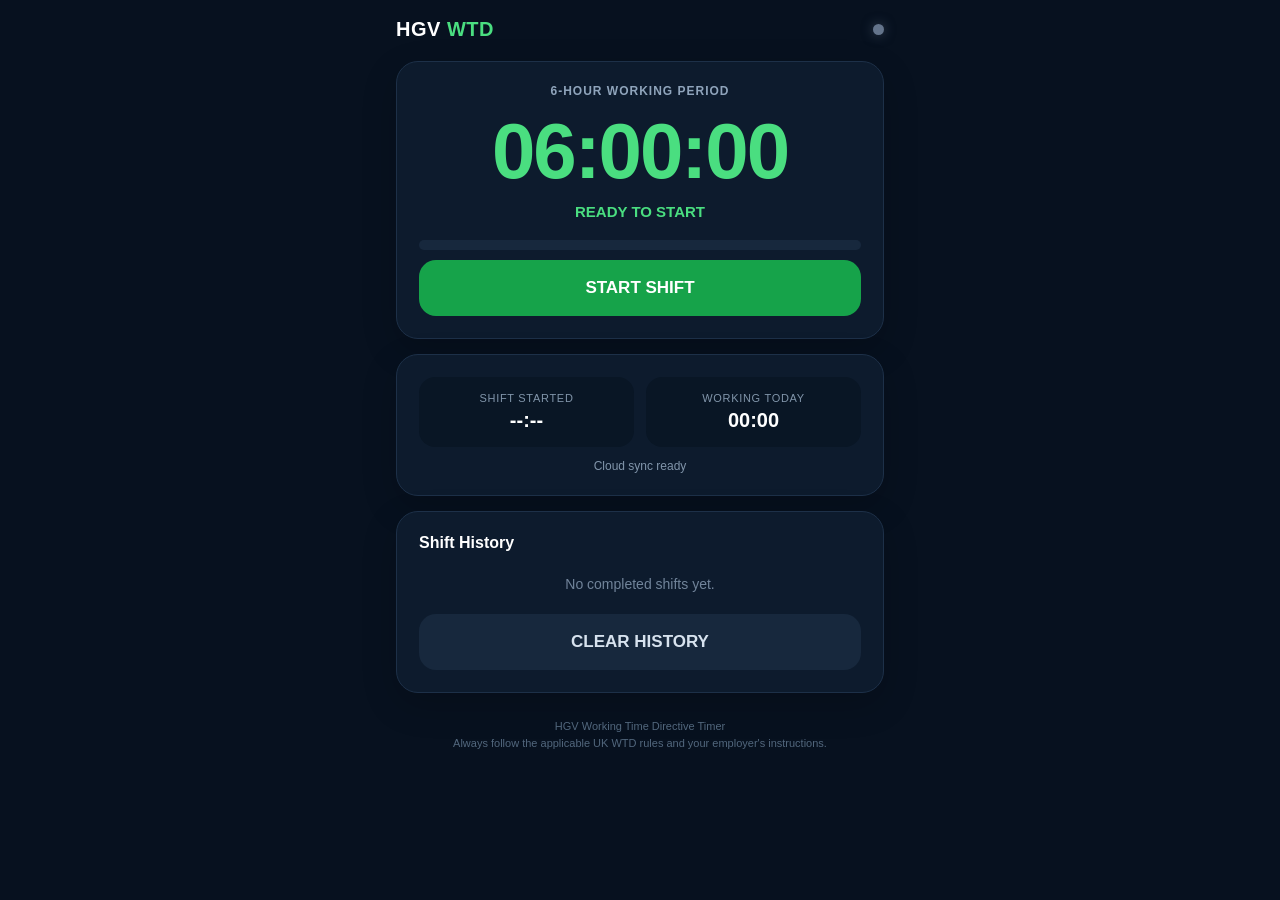
==== wtd.html @ 50de43d2 "VXB" ====
<!DOCTYPE html>
<html lang="en">
<head>
<meta charset="UTF-8">
<meta name="viewport" content="width=device-width, initial-scale=1.0, maximum-scale=1.0, user-scalable=no">
<meta name="theme-color" content="#07111f">
<meta name="apple-mobile-web-app-capable" content="yes">
<meta name="apple-mobile-web-app-status-bar-style" content="black-translucent">
<meta name="apple-mobile-web-app-title" content="HGV WTD">
<title>HGV WTD Timer</title>

<style>
*{box-sizing:border-box;-webkit-tap-highlight-color:transparent}
html,body{margin:0;padding:0;min-height:100%;background:#07111f;color:#fff;font-family:-apple-system,BlinkMacSystemFont,"Segoe UI",Roboto,Arial,sans-serif}
body{display:flex;justify-content:center}
.app{width:100%;max-width:520px;min-height:100vh;padding:18px 16px 35px}
.header{display:flex;justify-content:space-between;align-items:center;margin-bottom:20px}
.logo{font-size:20px;font-weight:800;letter-spacing:.5px}.logo span{color:#4ade80}
.status-dot{width:11px;height:11px;border-radius:50%;background:#64748b;box-shadow:0 0 12px rgba(100,116,139,.5)}
.status-dot.active{background:#22c55e;box-shadow:0 0 14px rgba(34,197,94,.8)}
.card{background:#0d1b2d;border:1px solid #1d3048;border-radius:22px;padding:22px;margin-bottom:15px;box-shadow:0 12px 35px rgba(0,0,0,.18)}
.label{color:#8fa4bb;text-transform:uppercase;font-size:12px;font-weight:700;letter-spacing:1px;text-align:center}
.main-timer{font-size:clamp(48px,14vw,78px);font-weight:800;text-align:center;letter-spacing:-2px;margin:8px 0 4px;font-variant-numeric:tabular-nums}
.timer-green{color:#4ade80}.timer-orange{color:#fbbf24}.timer-red{color:#f87171}
.status{text-align:center;font-weight:800;font-size:15px;margin-top:6px}.status.safe{color:#4ade80}.status.warning{color:#fbbf24}.status.danger{color:#f87171}
.progress{height:10px;background:#17283d;border-radius:20px;overflow:hidden;margin-top:20px}.progress-bar{height:100%;width:0%;background:#22c55e;transition:width .5s linear}
.info-grid{display:grid;grid-template-columns:1fr 1fr;gap:12px}.info-box{background:#091625;border-radius:16px;padding:15px;text-align:center}
.info-title{font-size:11px;color:#8195aa;text-transform:uppercase;letter-spacing:.7px;margin-bottom:5px}.info-value{font-size:20px;font-weight:800;font-variant-numeric:tabular-nums}
button{width:100%;border:none;border-radius:17px;padding:18px;font-size:17px;font-weight:800;cursor:pointer;margin-top:10px;color:white}
button:active{transform:scale(.98)}.btn-start{background:#16a34a}.btn-break{background:#2563eb}.btn-stop{background:#dc2626}.btn-end-break{background:#16a34a}.btn-secondary{background:#17283d;color:#d7e2ee}
button:disabled{opacity:.4;cursor:not-allowed}
.break-card{display:none}.break-card.visible{display:block}.break-timer{font-size:55px;text-align:center;font-weight:800;font-variant-numeric:tabular-nums;margin:8px 0}
.break-message{text-align:center;color:#a8b8ca;font-size:14px;margin-bottom:8px}.break-progress{height:12px;background:#17283d;border-radius:20px;overflow:hidden}.break-progress-bar{height:100%;width:0%;background:#3b82f6}
.history-title{font-size:16px;font-weight:800;margin-bottom:12px}.history-empty{color:#71849a;text-align:center;font-size:14px;padding:12px 0}
.history-item{display:flex;justify-content:space-between;align-items:center;padding:13px 0;border-bottom:1px solid #1b2d43}.history-item:last-child{border-bottom:none}
.history-date{font-size:13px;color:#9db0c3}.history-hours{font-weight:800}
.notice{display:none;border-radius:15px;padding:14px;margin-bottom:15px;text-align:center;font-weight:800;font-size:14px}.notice.visible{display:block}
.notice.warning{background:rgba(245,158,11,.12);border:1px solid rgba(245,158,11,.35);color:#fbbf24}
.notice.danger{background:rgba(239,68,68,.12);border:1px solid rgba(239,68,68,.35);color:#f87171}
.sync-status{text-align:center;font-size:12px;color:#8195aa;margin-top:12px}.sync-status.ok{color:#4ade80}.sync-status.error{color:#f87171}
.footer{text-align:center;color:#52677d;font-size:11px;line-height:1.5;margin-top:25px}
@media(max-width:360px){.app{padding:14px 12px 25px}.card{padding:17px}.main-timer{font-size:48px}}
</style>
</head>

<body>
<div class="app">

<div class="header">
    <div class="logo">HGV <span>WTD</span></div>
    <div id="statusDot" class="status-dot"></div>
</div>

<div id="notice" class="notice"></div>

<div class="card">
    <div class="label">6-Hour Working Period</div>
    <div id="mainTimer" class="main-timer timer-green">06:00:00</div>
    <div id="mainStatus" class="status safe">READY TO START</div>
    <div class="progress"><div id="progressBar" class="progress-bar"></div></div>

    <button id="startButton" class="btn-start" onclick="startShift()">START SHIFT</button>
    <button id="breakButton" class="btn-break" onclick="startBreak()" style="display:none;">START BREAK</button>
    <button id="stopButton" class="btn-stop" onclick="stopShift()" style="display:none;">END SHIFT</button>
</div>

<div id="breakCard" class="card break-card">
    <div class="label">Break Timer</div>
    <div id="breakTimer" class="break-timer">00:00</div>
    <div id="breakMessage" class="break-message">Minimum qualifying break: 15 minutes</div>
    <div class="break-progress"><div id="breakProgressBar" class="break-progress-bar"></div></div>
    <button id="endBreakButton" class="btn-end-break" onclick="endBreak()" disabled>END BREAK</button>
</div>

<div class="card">
    <div class="info-grid">
        <div class="info-box">
            <div class="info-title">Shift Started</div>
            <div id="shiftStart" class="info-value">--:--</div>
        </div>
        <div class="info-box">
            <div class="info-title">Working Today</div>
            <div id="dailyHours" class="info-value">00:00</div>
        </div>
    </div>
    <div id="syncStatus" class="sync-status">Cloud sync ready</div>
</div>

<div class="card">
    <div class="history-title">Shift History</div>
    <div id="history"></div>
    <button class="btn-secondary" onclick="clearHistory()">CLEAR HISTORY</button>
</div>

<div class="footer">
    HGV Working Time Directive Timer<br>
    Always follow the applicable UK WTD rules and your employer's instructions.
</div>

</div>

<script>
"use strict";

/* =========================================================
   HGV WTD SETTINGS
========================================================= */
const WORK_LIMIT = 6 * 60 * 60;
const WARNING_TIME = 30 * 60;
const MIN_BREAK = 15 * 60;
const STORAGE_KEY = "hgv_wtd_timer_v1";

/* =========================================================
   SUPABASE CONNECTION
   This is the publishable browser key, NOT a secret key.
========================================================= */
const SUPABASE_FUNCTION_URL =
    "https://myyzbgsebrmsrrtsutyg.supabase.co/functions/v1/clever-responder";

const SUPABASE_PUBLISHABLE_KEY =
    "sb_publishable_J4Txrrk2JIyuWTF9bVZFyA_9o-UCWYb";

let state = {
    shiftActive:false,
    breakActive:false,
    shiftStart:null,
    workPeriodStart:null,
    breakStart:null,
    totalWorkedBeforeCurrentPeriod:0,
    history:[]
};

function setSyncStatus(message, type="") {
    const el = document.getElementById("syncStatus");
    if (!el) return;
    el.textContent = message;
    el.className = "sync-status " + type;
}

/* Test Supabase automatically */
async function testSupabaseFunction() {
    try {
        const response = await fetch(SUPABASE_FUNCTION_URL, {
            method:"POST",
            headers:{
                "Authorization":"Bearer " + SUPABASE_PUBLISHABLE_KEY,
                "apikey":SUPABASE_PUBLISHABLE_KEY,
                "Content-Type":"application/json"
            },
            body:JSON.stringify({name:"HGV"})
        });

        const data = await response.json();

        if (response.ok && data.success === true) {
            setSyncStatus("✓ Supabase connected", "ok");
            console.log("Supabase connected:", data);
            return true;
        }

        setSyncStatus("Supabase function error", "error");
        console.error("Supabase response:", data);
        return false;
    } catch (error) {
        setSyncStatus("Supabase connection failed", "error");
        console.error("Supabase error:", error);
        return false;
    }
}

function saveState() {
    localStorage.setItem(STORAGE_KEY, JSON.stringify(state));
}

function loadState() {
    try {
        const saved = localStorage.getItem(STORAGE_KEY);
        if (!saved) return;
        const parsed = JSON.parse(saved);
        state = {...state, ...parsed};
    } catch(error) {
        console.error(error);
    }
}

function formatTime(seconds) {
    seconds = Math.max(0, Math.floor(seconds));
    const hours = Math.floor(seconds / 3600);
    const minutes = Math.floor((seconds % 3600) / 60);
    const secs = seconds % 60;
    return [
        String(hours).padStart(2,"0"),
        String(minutes).padStart(2,"0"),
        String(secs).padStart(2,"0")
    ].join(":");
}

function formatShortTime(seconds) {
    seconds = Math.max(0, Math.floor(seconds));
    const hours = Math.floor(seconds / 3600);
    const minutes = Math.floor((seconds % 3600) / 60);
    return [
        String(hours).padStart(2,"0"),
        String(minutes).padStart(2,"0")
    ].join(":");
}

function getNow() {
    return Date.now();
}

function startShift() {
    if (state.shiftActive) return;
    const now = getNow();

    state.shiftActive = true;
    state.breakActive = false;
    state.shiftStart = now;
    state.workPeriodStart = now;
    state.breakStart = null;
    state.totalWorkedBeforeCurrentPeriod = 0;

    saveState();
    updateUI();
    requestWakeLock();
}

function stopShift() {
    if (!state.shiftActive) return;

    const now = getNow();
    let workedSeconds = state.totalWorkedBeforeCurrentPeriod;

    if (!state.breakActive) {
        workedSeconds += Math.max(
            0,
            Math.floor((now - state.workPeriodStart) / 1000)
        );
    }

    const date = new Date(state.shiftStart).toLocaleDateString("en-GB", {
        day:"2-digit", month:"2-digit", year:"numeric"
    });

    state.history.unshift({
        date,
        start:new Date(state.shiftStart).toLocaleTimeString("en-GB", {
            hour:"2-digit", minute:"2-digit"
        }),
        worked:workedSeconds
    });

    if (state.history.length > 30) {
        state.history = state.history.slice(0,30);
    }

    state.shiftActive = false;
    state.breakActive = false;
    state.shiftStart = null;
    state.workPeriodStart = null;
    state.breakStart = null;
    state.totalWorkedBeforeCurrentPeriod = 0;

    saveState();
    updateUI();

    if (wakeLock) {
        wakeLock.release().catch(()=>{});
        wakeLock = null;
    }
}

function startBreak() {
    if (!state.shiftActive || state.breakActive) return;
    state.breakActive = true;
    state.breakStart = getNow();
    saveState();
    updateUI();
}

function endBreak() {
    if (!state.breakActive) return;

    const now = getNow();
    const breakSeconds = Math.floor((now - state.breakStart) / 1000);

    if (breakSeconds < MIN_BREAK) {
        alert("The break has not reached 15 minutes yet.");
        return;
    }

    state.breakActive = false;
    state.breakStart = null;
    state.workPeriodStart = now;

    saveState();
    updateUI();
}

function getCurrentWorkSeconds() {
    if (!state.shiftActive || state.breakActive) return 0;
    return Math.max(
        0,
        Math.floor((getNow() - state.workPeriodStart) / 1000)
    );
}

function getRemainingWorkSeconds() {
    return Math.max(0, WORK_LIMIT - getCurrentWorkSeconds());
}

function getBreakSeconds() {
    if (!state.breakActive || !state.breakStart) return 0;
    return Math.max(
        0,
        Math.floor((getNow() - state.breakStart) / 1000)
    );
}

function getTodayWorkedSeconds() {
    let total = 0;
    const today = new Date().toLocaleDateString("en-GB");

    state.history.forEach(item => {
        if (item.date === today) total += item.worked;
    });

    if (state.shiftActive && !state.breakActive) {
        total += getCurrentWorkSeconds();
    }

    return total;
}

function updateUI() {
    const mainTimer = document.getElementById("mainTimer");
    const mainStatus = document.getElementById("mainStatus");
    const progressBar = document.getElementById("progressBar");
    const startButton = document.getElementById("startButton");
    const breakButton = document.getElementById("breakButton");
    const stopButton = document.getElementById("stopButton");
    const breakCard = document.getElementById("breakCard");
    const statusDot = document.getElementById("statusDot");
    const shiftStart = document.getElementById("shiftStart");
    const dailyHours = document.getElementById("dailyHours");
    const notice = document.getElementById("notice");

    if (!state.shiftActive) {
        mainTimer.textContent = "06:00:00";
        mainTimer.className = "main-timer timer-green";
        mainStatus.textContent = "READY TO START";
        mainStatus.className = "status safe";
        progressBar.style.width = "0%";
        startButton.style.display = "block";
        breakButton.style.display = "none";
        stopButton.style.display = "none";
        breakCard.classList.remove("visible");
        statusDot.classList.remove("active");
        shiftStart.textContent = "--:--";
        dailyHours.textContent = formatShortTime(getTodayWorkedSeconds());
        notice.className = "notice";
        renderHistory();
        return;
    }

    statusDot.classList.add("active");
    startButton.style.display = "none";
    stopButton.style.display = "block";

    shiftStart.textContent = new Date(state.shiftStart).toLocaleTimeString("en-GB", {
        hour:"2-digit", minute:"2-digit"
    });

    if (state.breakActive) {
        const breakSeconds = getBreakSeconds();
        const breakTimer = document.getElementById("breakTimer");
        const breakMessage = document.getElementById("breakMessage");
        const breakProgress = document.getElementById("breakProgressBar");
        const endBreakButton = document.getElementById("endBreakButton");

        breakCard.classList.add("visible");
        breakTimer.textContent = formatTime(breakSeconds).substring(3);

        const percent = Math.min(100, (breakSeconds / MIN_BREAK) * 100);
        breakProgress.style.width = percent + "%";

        if (breakSeconds >= MIN_BREAK) {
            breakMessage.textContent = "15-minute qualifying break reached.";
            endBreakButton.disabled = false;
        } else {
            breakMessage.textContent =
                "Qualifying break in " + formatTime(MIN_BREAK - breakSeconds);
            endBreakButton.disabled = true;
        }

        mainTimer.textContent = "ON BREAK";
        mainTimer.className = "main-timer timer-green";
        mainStatus.textContent = "BREAK IN PROGRESS";
        mainStatus.className = "status safe";
        progressBar.style.width = "0%";
        breakButton.style.display = "none";
        notice.className = "notice";
        dailyHours.textContent = formatShortTime(getTodayWorkedSeconds());
        return;
    }

    breakCard.classList.remove("visible");
    breakButton.style.display = "block";

    const remaining = getRemainingWorkSeconds();
    const worked = getCurrentWorkSeconds();

    mainTimer.textContent = formatTime(remaining);
    progressBar.style.width =
        Math.min(100, (worked / WORK_LIMIT) * 100) + "%";

    notice.className = "notice";

    if (remaining <= 0) {
        mainTimer.className = "main-timer timer-red";
        mainStatus.textContent = "BREAK REQUIRED NOW";
        mainStatus.className = "status danger";
        notice.textContent = "⚠️ 6 HOURS REACHED — TAKE YOUR REQUIRED BREAK";
        notice.className = "notice visible danger";
    } else if (remaining <= WARNING_TIME) {
        mainTimer.className = "main-timer timer-orange";
        mainStatus.textContent = "BREAK DUE SOON";
        mainStatus.className = "status warning";
        notice.textContent = "⚠️ Your 6-hour working period is nearly complete.";
        notice.className = "notice visible warning";
    } else {
        mainTimer.className = "main-timer timer-green";
        mainStatus.textContent = "SAFE — BREAK NOT YET REQUIRED";
        mainStatus.className = "status safe";
    }

    dailyHours.textContent = formatShortTime(getTodayWorkedSeconds());
    renderHistory();
}

function renderHistory() {
    const history = document.getElementById("history");

    if (!state.history || state.history.length === 0) {
        history.innerHTML =
            '<div class="history-empty">No completed shifts yet.</div>';
        return;
    }

    history.innerHTML = state.history.map(item => `
        <div class="history-item">
            <div>
                <div class="history-date">${item.date}</div>
                <div style="font-size:12px;color:#71849a;">
                    Started ${item.start}
                </div>
            </div>
            <div class="history-hours">${formatShortTime(item.worked)}</div>
        </div>
    `).join("");
}

function clearHistory() {
    if (!confirm("Delete all shift history?")) return;
    state.history = [];
    saveState();
    renderHistory();
    updateUI();
}

loadState();
updateUI();

/* Keep timer accurate even when browser sleeps */
setInterval(updateUI, 1000);

document.addEventListener("visibilitychange", async function() {
    if (!document.hidden) {
        updateUI();
        if (state.shiftActive) await requestWakeLock();
    }
});

/* Screen wake lock */
let wakeLock = null;

async function requestWakeLock() {
    try {
        if ("wakeLock" in navigator && !wakeLock && state.shiftActive) {
            wakeLock = await navigator.wakeLock.request("screen");
        }
    } catch(error) {
        console.log("Wake Lock unavailable", error);
    }
}

/* Test Supabase after the page loads */
async function testSupabaseFunction() {

    const SUPABASE_FUNCTION_URL =
        "https://myyzbgsebrmsrrtsutyg.supabase.co/functions/v1/clever-responder";

    try {

        const response = await fetch(
            SUPABASE_FUNCTION_URL,
            {
                method: "POST",

                headers: {
                    "Content-Type": "application/json"
                },

                body: JSON.stringify({
                    name: "HGV"
                })
            }
        );

        const data = await response.json();

        if (!response.ok) {
            throw new Error(
                data?.error || `HTTP ${response.status}`
            );
        }

        console.log(
            "Supabase connected:",
            data
        );

        return data;

    } catch (error) {

        console.error(
            "Supabase connection failed:",
            error
        );

        return null;
    }
}
</script>
</body>
</html>
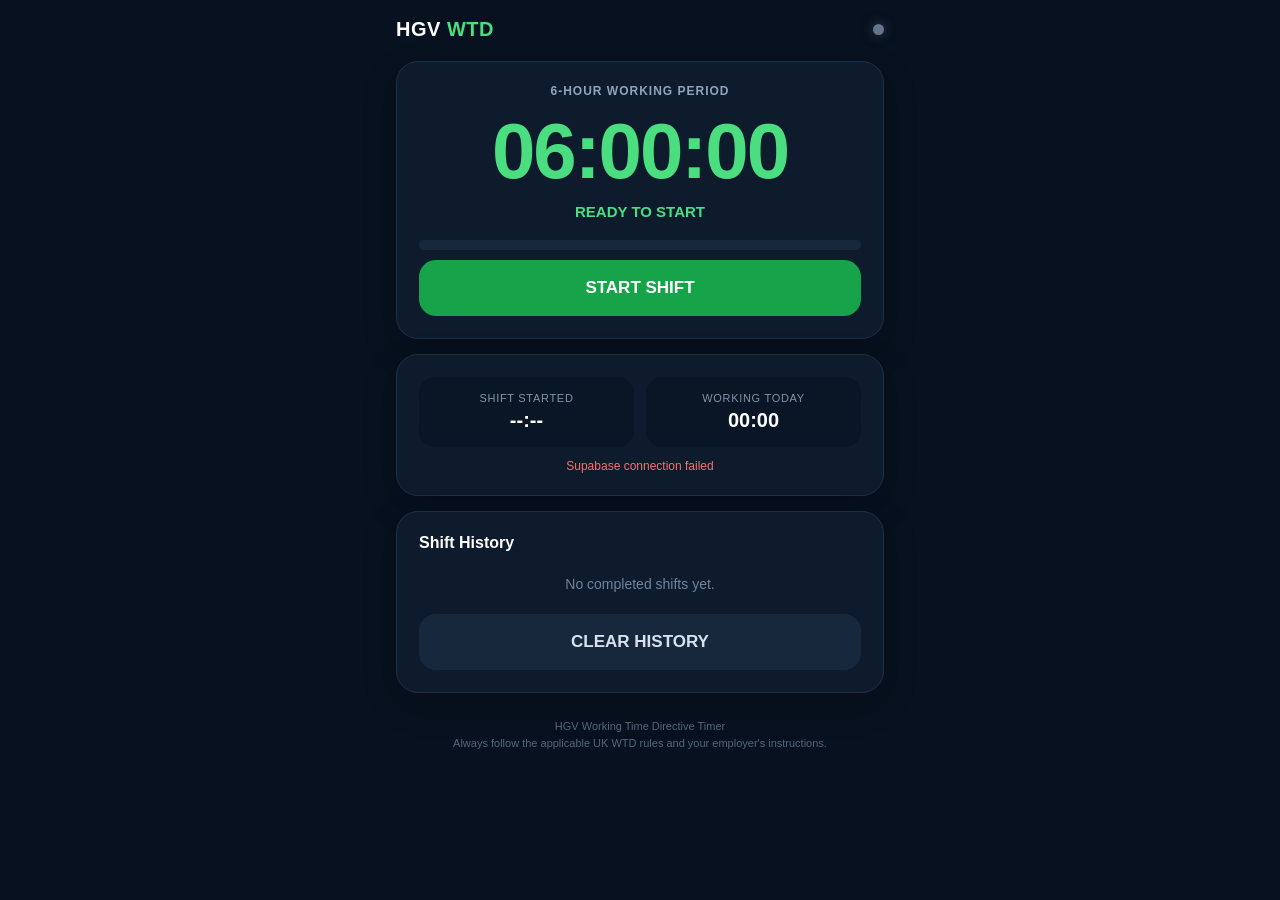
==== commit 1e3f67c7: "VCXF" ====
--- a/wtd.html
+++ b/wtd.html
@@ -2,546 +2,1876 @@
 <html lang="en">
 <head>
 <meta charset="UTF-8">
-<meta name="viewport" content="width=device-width, initial-scale=1.0, maximum-scale=1.0, user-scalable=no">
+
+<meta name="viewport"
+      content="width=device-width, initial-scale=1.0,
+               maximum-scale=1.0, user-scalable=no">
+
 <meta name="theme-color" content="#07111f">
+
+<meta name="mobile-web-app-capable" content="yes">
 <meta name="apple-mobile-web-app-capable" content="yes">
 <meta name="apple-mobile-web-app-status-bar-style" content="black-translucent">
 <meta name="apple-mobile-web-app-title" content="HGV WTD">
+
 <title>HGV WTD Timer</title>
 
 <style>
-*{box-sizing:border-box;-webkit-tap-highlight-color:transparent}
-html,body{margin:0;padding:0;min-height:100%;background:#07111f;color:#fff;font-family:-apple-system,BlinkMacSystemFont,"Segoe UI",Roboto,Arial,sans-serif}
-body{display:flex;justify-content:center}
-.app{width:100%;max-width:520px;min-height:100vh;padding:18px 16px 35px}
-.header{display:flex;justify-content:space-between;align-items:center;margin-bottom:20px}
-.logo{font-size:20px;font-weight:800;letter-spacing:.5px}.logo span{color:#4ade80}
-.status-dot{width:11px;height:11px;border-radius:50%;background:#64748b;box-shadow:0 0 12px rgba(100,116,139,.5)}
-.status-dot.active{background:#22c55e;box-shadow:0 0 14px rgba(34,197,94,.8)}
-.card{background:#0d1b2d;border:1px solid #1d3048;border-radius:22px;padding:22px;margin-bottom:15px;box-shadow:0 12px 35px rgba(0,0,0,.18)}
-.label{color:#8fa4bb;text-transform:uppercase;font-size:12px;font-weight:700;letter-spacing:1px;text-align:center}
-.main-timer{font-size:clamp(48px,14vw,78px);font-weight:800;text-align:center;letter-spacing:-2px;margin:8px 0 4px;font-variant-numeric:tabular-nums}
-.timer-green{color:#4ade80}.timer-orange{color:#fbbf24}.timer-red{color:#f87171}
-.status{text-align:center;font-weight:800;font-size:15px;margin-top:6px}.status.safe{color:#4ade80}.status.warning{color:#fbbf24}.status.danger{color:#f87171}
-.progress{height:10px;background:#17283d;border-radius:20px;overflow:hidden;margin-top:20px}.progress-bar{height:100%;width:0%;background:#22c55e;transition:width .5s linear}
-.info-grid{display:grid;grid-template-columns:1fr 1fr;gap:12px}.info-box{background:#091625;border-radius:16px;padding:15px;text-align:center}
-.info-title{font-size:11px;color:#8195aa;text-transform:uppercase;letter-spacing:.7px;margin-bottom:5px}.info-value{font-size:20px;font-weight:800;font-variant-numeric:tabular-nums}
-button{width:100%;border:none;border-radius:17px;padding:18px;font-size:17px;font-weight:800;cursor:pointer;margin-top:10px;color:white}
-button:active{transform:scale(.98)}.btn-start{background:#16a34a}.btn-break{background:#2563eb}.btn-stop{background:#dc2626}.btn-end-break{background:#16a34a}.btn-secondary{background:#17283d;color:#d7e2ee}
-button:disabled{opacity:.4;cursor:not-allowed}
-.break-card{display:none}.break-card.visible{display:block}.break-timer{font-size:55px;text-align:center;font-weight:800;font-variant-numeric:tabular-nums;margin:8px 0}
-.break-message{text-align:center;color:#a8b8ca;font-size:14px;margin-bottom:8px}.break-progress{height:12px;background:#17283d;border-radius:20px;overflow:hidden}.break-progress-bar{height:100%;width:0%;background:#3b82f6}
-.history-title{font-size:16px;font-weight:800;margin-bottom:12px}.history-empty{color:#71849a;text-align:center;font-size:14px;padding:12px 0}
-.history-item{display:flex;justify-content:space-between;align-items:center;padding:13px 0;border-bottom:1px solid #1b2d43}.history-item:last-child{border-bottom:none}
-.history-date{font-size:13px;color:#9db0c3}.history-hours{font-weight:800}
-.notice{display:none;border-radius:15px;padding:14px;margin-bottom:15px;text-align:center;font-weight:800;font-size:14px}.notice.visible{display:block}
-.notice.warning{background:rgba(245,158,11,.12);border:1px solid rgba(245,158,11,.35);color:#fbbf24}
-.notice.danger{background:rgba(239,68,68,.12);border:1px solid rgba(239,68,68,.35);color:#f87171}
-.sync-status{text-align:center;font-size:12px;color:#8195aa;margin-top:12px}.sync-status.ok{color:#4ade80}.sync-status.error{color:#f87171}
-.footer{text-align:center;color:#52677d;font-size:11px;line-height:1.5;margin-top:25px}
-@media(max-width:360px){.app{padding:14px 12px 25px}.card{padding:17px}.main-timer{font-size:48px}}
+
+*{
+    box-sizing:border-box;
+    -webkit-tap-highlight-color:transparent;
+}
+
+html,body{
+    margin:0;
+    padding:0;
+    min-height:100%;
+    background:#07111f;
+    color:#fff;
+    font-family:-apple-system,BlinkMacSystemFont,"Segoe UI",
+                Roboto,Arial,sans-serif;
+}
+
+body{
+    display:flex;
+    justify-content:center;
+}
+
+.app{
+    width:100%;
+    max-width:520px;
+    min-height:100vh;
+    padding:18px 16px 35px;
+}
+
+.header{
+    display:flex;
+    justify-content:space-between;
+    align-items:center;
+    margin-bottom:20px;
+}
+
+.logo{
+    font-size:20px;
+    font-weight:800;
+    letter-spacing:.5px;
+}
+
+.logo span{
+    color:#4ade80;
+}
+
+.status-dot{
+    width:11px;
+    height:11px;
+    border-radius:50%;
+    background:#64748b;
+    box-shadow:0 0 12px rgba(100,116,139,.5);
+}
+
+.status-dot.active{
+    background:#22c55e;
+    box-shadow:0 0 14px rgba(34,197,94,.8);
+}
+
+.card{
+    background:#0d1b2d;
+    border:1px solid #1d3048;
+    border-radius:22px;
+    padding:22px;
+    margin-bottom:15px;
+    box-shadow:0 12px 35px rgba(0,0,0,.18);
+}
+
+.label{
+    color:#8fa4bb;
+    text-transform:uppercase;
+    font-size:12px;
+    font-weight:700;
+    letter-spacing:1px;
+    text-align:center;
+}
+
+.main-timer{
+    font-size:clamp(48px,14vw,78px);
+    font-weight:800;
+    text-align:center;
+    letter-spacing:-2px;
+    margin:8px 0 4px;
+    font-variant-numeric:tabular-nums;
+}
+
+.timer-green{
+    color:#4ade80;
+}
+
+.timer-orange{
+    color:#fbbf24;
+}
+
+.timer-red{
+    color:#f87171;
+}
+
+.status{
+    text-align:center;
+    font-weight:800;
+    font-size:15px;
+    margin-top:6px;
+}
+
+.status.safe{
+    color:#4ade80;
+}
+
+.status.warning{
+    color:#fbbf24;
+}
+
+.status.danger{
+    color:#f87171;
+}
+
+.progress{
+    height:10px;
+    background:#17283d;
+    border-radius:20px;
+    overflow:hidden;
+    margin-top:20px;
+}
+
+.progress-bar{
+    height:100%;
+    width:0%;
+    background:#22c55e;
+    transition:width .5s linear;
+}
+
+.info-grid{
+    display:grid;
+    grid-template-columns:1fr 1fr;
+    gap:12px;
+}
+
+.info-box{
+    background:#091625;
+    border-radius:16px;
+    padding:15px;
+    text-align:center;
+}
+
+.info-title{
+    font-size:11px;
+    color:#8195aa;
+    text-transform:uppercase;
+    letter-spacing:.7px;
+    margin-bottom:5px;
+}
+
+.info-value{
+    font-size:20px;
+    font-weight:800;
+    font-variant-numeric:tabular-nums;
+}
+
+button{
+    width:100%;
+    border:none;
+    border-radius:17px;
+    padding:18px;
+    font-size:17px;
+    font-weight:800;
+    cursor:pointer;
+    margin-top:10px;
+    color:white;
+}
+
+button:active{
+    transform:scale(.98);
+}
+
+.btn-start{
+    background:#16a34a;
+}
+
+.btn-break{
+    background:#2563eb;
+}
+
+.btn-stop{
+    background:#dc2626;
+}
+
+.btn-end-break{
+    background:#16a34a;
+}
+
+.btn-secondary{
+    background:#17283d;
+    color:#d7e2ee;
+}
+
+button:disabled{
+    opacity:.4;
+    cursor:not-allowed;
+}
+
+.break-card{
+    display:none;
+}
+
+.break-card.visible{
+    display:block;
+}
+
+.break-timer{
+    font-size:55px;
+    text-align:center;
+    font-weight:800;
+    font-variant-numeric:tabular-nums;
+    margin:8px 0;
+}
+
+.break-message{
+    text-align:center;
+    color:#a8b8ca;
+    font-size:14px;
+    margin-bottom:8px;
+}
+
+.break-progress{
+    height:12px;
+    background:#17283d;
+    border-radius:20px;
+    overflow:hidden;
+}
+
+.break-progress-bar{
+    height:100%;
+    width:0%;
+    background:#3b82f6;
+}
+
+.history-title{
+    font-size:16px;
+    font-weight:800;
+    margin-bottom:12px;
+}
+
+.history-empty{
+    color:#71849a;
+    text-align:center;
+    font-size:14px;
+    padding:12px 0;
+}
+
+.history-item{
+    display:flex;
+    justify-content:space-between;
+    align-items:center;
+    padding:13px 0;
+    border-bottom:1px solid #1b2d43;
+}
+
+.history-item:last-child{
+    border-bottom:none;
+}
+
+.history-date{
+    font-size:13px;
+    color:#9db0c3;
+}
+
+.history-hours{
+    font-weight:800;
+}
+
+.notice{
+    display:none;
+    border-radius:15px;
+    padding:14px;
+    margin-bottom:15px;
+    text-align:center;
+    font-weight:800;
+    font-size:14px;
+}
+
+.notice.visible{
+    display:block;
+}
+
+.notice.warning{
+    background:rgba(245,158,11,.12);
+    border:1px solid rgba(245,158,11,.35);
+    color:#fbbf24;
+}
+
+.notice.danger{
+    background:rgba(239,68,68,.12);
+    border:1px solid rgba(239,68,68,.35);
+    color:#f87171;
+}
+
+.sync-status{
+    text-align:center;
+    font-size:12px;
+    color:#8195aa;
+    margin-top:12px;
+}
+
+.sync-status.ok{
+    color:#4ade80;
+}
+
+.sync-status.error{
+    color:#f87171;
+}
+
+.sync-status.loading{
+    color:#fbbf24;
+}
+
+.footer{
+    text-align:center;
+    color:#52677d;
+    font-size:11px;
+    line-height:1.5;
+    margin-top:25px;
+}
+
+@media(max-width:360px){
+
+    .app{
+        padding:14px 12px 25px;
+    }
+
+    .card{
+        padding:17px;
+    }
+
+    .main-timer{
+        font-size:48px;
+    }
+}
+
 </style>
 </head>
 
 <body>
+
 <div class="app">
 
-<div class="header">
-    <div class="logo">HGV <span>WTD</span></div>
-    <div id="statusDot" class="status-dot"></div>
+    <!-- HEADER -->
+
+    <div class="header">
+
+        <div class="logo">
+            HGV <span>WTD</span>
+        </div>
+
+        <div id="statusDot"
+             class="status-dot">
+        </div>
+
+    </div>
+
+
+    <!-- NOTICE -->
+
+    <div id="notice"
+         class="notice">
+    </div>
+
+
+    <!-- MAIN TIMER -->
+
+    <div class="card">
+
+        <div class="label">
+            6-Hour Working Period
+        </div>
+
+        <div id="mainTimer"
+             class="main-timer timer-green">
+            06:00:00
+        </div>
+
+        <div id="mainStatus"
+             class="status safe">
+            READY TO START
+        </div>
+
+        <div class="progress">
+
+            <div id="progressBar"
+                 class="progress-bar">
+            </div>
+
+        </div>
+
+
+        <button id="startButton"
+                class="btn-start"
+                onclick="startShift()">
+
+            START SHIFT
+
+        </button>
+
+
+        <button id="breakButton"
+                class="btn-break"
+                onclick="startBreak()"
+                style="display:none;">
+
+            START BREAK
+
+        </button>
+
+
+        <button id="stopButton"
+                class="btn-stop"
+                onclick="stopShift()"
+                style="display:none;">
+
+            END SHIFT
+
+        </button>
+
+    </div>
+
+
+    <!-- BREAK -->
+
+    <div id="breakCard"
+         class="card break-card">
+
+        <div class="label">
+            Break Timer
+        </div>
+
+        <div id="breakTimer"
+             class="break-timer">
+
+            00:00
+
+        </div>
+
+        <div id="breakMessage"
+             class="break-message">
+
+            Minimum qualifying break:
+            15 minutes
+
+        </div>
+
+        <div class="break-progress">
+
+            <div id="breakProgressBar"
+                 class="break-progress-bar">
+            </div>
+
+        </div>
+
+
+        <button id="endBreakButton"
+                class="btn-end-break"
+                onclick="endBreak()"
+                disabled>
+
+            END BREAK
+
+        </button>
+
+    </div>
+
+
+    <!-- INFORMATION -->
+
+    <div class="card">
+
+        <div class="info-grid">
+
+            <div class="info-box">
+
+                <div class="info-title">
+                    Shift Started
+                </div>
+
+                <div id="shiftStart"
+                     class="info-value">
+
+                    --:--
+
+                </div>
+
+            </div>
+
+
+            <div class="info-box">
+
+                <div class="info-title">
+                    Working Today
+                </div>
+
+                <div id="dailyHours"
+                     class="info-value">
+
+                    00:00
+
+                </div>
+
+            </div>
+
+        </div>
+
+
+        <!-- SUPABASE STATUS -->
+
+        <div id="syncStatus"
+             class="sync-status loading">
+
+            Connecting to Supabase...
+
+        </div>
+
+    </div>
+
+
+    <!-- HISTORY -->
+
+    <div class="card">
+
+        <div class="history-title">
+            Shift History
+        </div>
+
+        <div id="history">
+        </div>
+
+
+        <button class="btn-secondary"
+                onclick="clearHistory()">
+
+            CLEAR HISTORY
+
+        </button>
+
+    </div>
+
+
+    <!-- FOOTER -->
+
+    <div class="footer">
+
+        HGV Working Time Directive Timer
+        <br>
+
+        Always follow the applicable UK WTD
+        rules and your employer's instructions.
+
+    </div>
+
 </div>
 
-<div id="notice" class="notice"></div>
-
-<div class="card">
-    <div class="label">6-Hour Working Period</div>
-    <div id="mainTimer" class="main-timer timer-green">06:00:00</div>
-    <div id="mainStatus" class="status safe">READY TO START</div>
-    <div class="progress"><div id="progressBar" class="progress-bar"></div></div>
-
-    <button id="startButton" class="btn-start" onclick="startShift()">START SHIFT</button>
-    <button id="breakButton" class="btn-break" onclick="startBreak()" style="display:none;">START BREAK</button>
-    <button id="stopButton" class="btn-stop" onclick="stopShift()" style="display:none;">END SHIFT</button>
-</div>
-
-<div id="breakCard" class="card break-card">
-    <div class="label">Break Timer</div>
-    <div id="breakTimer" class="break-timer">00:00</div>
-    <div id="breakMessage" class="break-message">Minimum qualifying break: 15 minutes</div>
-    <div class="break-progress"><div id="breakProgressBar" class="break-progress-bar"></div></div>
-    <button id="endBreakButton" class="btn-end-break" onclick="endBreak()" disabled>END BREAK</button>
-</div>
-
-<div class="card">
-    <div class="info-grid">
-        <div class="info-box">
-            <div class="info-title">Shift Started</div>
-            <div id="shiftStart" class="info-value">--:--</div>
-        </div>
-        <div class="info-box">
-            <div class="info-title">Working Today</div>
-            <div id="dailyHours" class="info-value">00:00</div>
-        </div>
-    </div>
-    <div id="syncStatus" class="sync-status">Cloud sync ready</div>
-</div>
-
-<div class="card">
-    <div class="history-title">Shift History</div>
-    <div id="history"></div>
-    <button class="btn-secondary" onclick="clearHistory()">CLEAR HISTORY</button>
-</div>
-
-<div class="footer">
-    HGV Working Time Directive Timer<br>
-    Always follow the applicable UK WTD rules and your employer's instructions.
-</div>
-
-</div>
 
 <script>
+
 "use strict";
 
+
 /* =========================================================
    HGV WTD SETTINGS
 ========================================================= */
-const WORK_LIMIT = 6 * 60 * 60;
-const WARNING_TIME = 30 * 60;
-const MIN_BREAK = 15 * 60;
-const STORAGE_KEY = "hgv_wtd_timer_v1";
-
-/* =========================================================
-   SUPABASE CONNECTION
-   This is the publishable browser key, NOT a secret key.
-========================================================= */
+
+const WORK_LIMIT =
+    6 * 60 * 60;
+
+const WARNING_TIME =
+    30 * 60;
+
+const MIN_BREAK =
+    15 * 60;
+
+const STORAGE_KEY =
+    "hgv_wtd_timer_v1";
+
+
+/* =========================================================
+   SUPABASE
+========================================================= */
+
 const SUPABASE_FUNCTION_URL =
     "https://myyzbgsebrmsrrtsutyg.supabase.co/functions/v1/clever-responder";
 
 const SUPABASE_PUBLISHABLE_KEY =
     "sb_publishable_J4Txrrk2JIyuWTF9bVZFyA_9o-UCWYb";
 
+
+/* =========================================================
+   STATE
+========================================================= */
+
 let state = {
+
     shiftActive:false,
+
     breakActive:false,
+
     shiftStart:null,
+
     workPeriodStart:null,
+
     breakStart:null,
+
     totalWorkedBeforeCurrentPeriod:0,
+
     history:[]
+
 };
 
-function setSyncStatus(message, type="") {
-    const el = document.getElementById("syncStatus");
-    if (!el) return;
-    el.textContent = message;
-    el.className = "sync-status " + type;
-}
-
-/* Test Supabase automatically */
-async function testSupabaseFunction() {
-    try {
-        const response = await fetch(SUPABASE_FUNCTION_URL, {
-            method:"POST",
-            headers:{
-                "Authorization":"Bearer " + SUPABASE_PUBLISHABLE_KEY,
-                "apikey":SUPABASE_PUBLISHABLE_KEY,
-                "Content-Type":"application/json"
-            },
-            body:JSON.stringify({name:"HGV"})
-        });
-
-        const data = await response.json();
-
-        if (response.ok && data.success === true) {
-            setSyncStatus("✓ Supabase connected", "ok");
-            console.log("Supabase connected:", data);
+
+/* =========================================================
+   SYNC STATUS
+========================================================= */
+
+function setSyncStatus(
+    message,
+    type=""
+){
+
+    const element =
+        document.getElementById(
+            "syncStatus"
+        );
+
+    if(!element) return;
+
+    element.textContent =
+        message;
+
+    element.className =
+        "sync-status " + type;
+
+}
+
+
+/* =========================================================
+   SUPABASE CONNECTION TEST
+========================================================= */
+
+async function testSupabaseFunction(){
+
+    setSyncStatus(
+        "Connecting to Supabase...",
+        "loading"
+    );
+
+    try{
+
+        const response =
+            await fetch(
+                SUPABASE_FUNCTION_URL,
+                {
+                    method:"POST",
+
+                    headers:{
+                        "Authorization":
+                            "Bearer " +
+                            SUPABASE_PUBLISHABLE_KEY,
+
+                        "apikey":
+                            SUPABASE_PUBLISHABLE_KEY,
+
+                        "Content-Type":
+                            "application/json"
+                    },
+
+                    body:JSON.stringify({
+                        name:"HGV"
+                    })
+                }
+            );
+
+
+        const text =
+            await response.text();
+
+
+        let data = null;
+
+
+        try{
+
+            data =
+                JSON.parse(text);
+
+        }catch{
+
+            data = null;
+
+        }
+
+
+        if(
+            response.ok &&
+            data &&
+            data.success === true
+        ){
+
+            setSyncStatus(
+                "✓ Supabase connected",
+                "ok"
+            );
+
+            console.log(
+                "SUPABASE CONNECTED:",
+                data
+            );
+
             return true;
+
         }
 
-        setSyncStatus("Supabase function error", "error");
-        console.error("Supabase response:", data);
+
+        console.error(
+            "SUPABASE ERROR:",
+            response.status,
+            text
+        );
+
+
+        setSyncStatus(
+            "Supabase function error",
+            "error"
+        );
+
+
         return false;
-    } catch (error) {
-        setSyncStatus("Supabase connection failed", "error");
-        console.error("Supabase error:", error);
+
+
+    }catch(error){
+
+        console.error(
+            "SUPABASE CONNECTION ERROR:",
+            error
+        );
+
+
+        setSyncStatus(
+            "Supabase connection failed",
+            "error"
+        );
+
+
         return false;
-    }
-}
-
-function saveState() {
-    localStorage.setItem(STORAGE_KEY, JSON.stringify(state));
-}
-
-function loadState() {
-    try {
-        const saved = localStorage.getItem(STORAGE_KEY);
-        if (!saved) return;
-        const parsed = JSON.parse(saved);
-        state = {...state, ...parsed};
-    } catch(error) {
-        console.error(error);
-    }
-}
-
-function formatTime(seconds) {
-    seconds = Math.max(0, Math.floor(seconds));
-    const hours = Math.floor(seconds / 3600);
-    const minutes = Math.floor((seconds % 3600) / 60);
-    const secs = seconds % 60;
+
+    }
+
+}
+
+
+/* =========================================================
+   LOCAL STORAGE
+========================================================= */
+
+function saveState(){
+
+    try{
+
+        localStorage.setItem(
+            STORAGE_KEY,
+            JSON.stringify(state)
+        );
+
+    }catch(error){
+
+        console.error(
+            "Storage error:",
+            error
+        );
+
+    }
+
+}
+
+
+function loadState(){
+
+    try{
+
+        const saved =
+            localStorage.getItem(
+                STORAGE_KEY
+            );
+
+
+        if(!saved){
+
+            return;
+
+        }
+
+
+        const parsed =
+            JSON.parse(saved);
+
+
+        state = {
+
+            ...state,
+
+            ...parsed
+
+        };
+
+
+    }catch(error){
+
+        console.error(
+            "Load state error:",
+            error
+        );
+
+    }
+
+}
+
+
+/* =========================================================
+   TIME
+========================================================= */
+
+function getNow(){
+
+    return Date.now();
+
+}
+
+
+function formatTime(seconds){
+
+    seconds =
+        Math.max(
+            0,
+            Math.floor(seconds)
+        );
+
+
+    const hours =
+        Math.floor(
+            seconds / 3600
+        );
+
+
+    const minutes =
+        Math.floor(
+            (seconds % 3600) / 60
+        );
+
+
+    const secs =
+        seconds % 60;
+
+
     return [
-        String(hours).padStart(2,"0"),
-        String(minutes).padStart(2,"0"),
-        String(secs).padStart(2,"0")
+
+        String(hours)
+            .padStart(2,"0"),
+
+        String(minutes)
+            .padStart(2,"0"),
+
+        String(secs)
+            .padStart(2,"0")
+
     ].join(":");
-}
-
-function formatShortTime(seconds) {
-    seconds = Math.max(0, Math.floor(seconds));
-    const hours = Math.floor(seconds / 3600);
-    const minutes = Math.floor((seconds % 3600) / 60);
+
+}
+
+
+function formatShortTime(seconds){
+
+    seconds =
+        Math.max(
+            0,
+            Math.floor(seconds)
+        );
+
+
+    const hours =
+        Math.floor(
+            seconds / 3600
+        );
+
+
+    const minutes =
+        Math.floor(
+            (seconds % 3600) / 60
+        );
+
+
     return [
-        String(hours).padStart(2,"0"),
-        String(minutes).padStart(2,"0")
+
+        String(hours)
+            .padStart(2,"0"),
+
+        String(minutes)
+            .padStart(2,"0")
+
     ].join(":");
-}
-
-function getNow() {
-    return Date.now();
-}
-
-function startShift() {
-    if (state.shiftActive) return;
-    const now = getNow();
-
-    state.shiftActive = true;
-    state.breakActive = false;
-    state.shiftStart = now;
-    state.workPeriodStart = now;
-    state.breakStart = null;
-    state.totalWorkedBeforeCurrentPeriod = 0;
+
+}
+
+
+/* =========================================================
+   SHIFT
+========================================================= */
+
+function startShift(){
+
+    if(state.shiftActive){
+
+        return;
+
+    }
+
+
+    const now =
+        getNow();
+
+
+    state.shiftActive =
+        true;
+
+    state.breakActive =
+        false;
+
+    state.shiftStart =
+        now;
+
+    state.workPeriodStart =
+        now;
+
+    state.breakStart =
+        null;
+
+    state.totalWorkedBeforeCurrentPeriod =
+        0;
+
 
     saveState();
+
     updateUI();
+
     requestWakeLock();
-}
-
-function stopShift() {
-    if (!state.shiftActive) return;
-
-    const now = getNow();
-    let workedSeconds = state.totalWorkedBeforeCurrentPeriod;
-
-    if (!state.breakActive) {
-        workedSeconds += Math.max(
-            0,
-            Math.floor((now - state.workPeriodStart) / 1000)
-        );
-    }
-
-    const date = new Date(state.shiftStart).toLocaleDateString("en-GB", {
-        day:"2-digit", month:"2-digit", year:"numeric"
+
+}
+
+
+function stopShift(){
+
+    if(!state.shiftActive){
+
+        return;
+
+    }
+
+
+    const now =
+        getNow();
+
+
+    let workedSeconds =
+        state.totalWorkedBeforeCurrentPeriod;
+
+
+    if(!state.breakActive){
+
+        workedSeconds +=
+            Math.max(
+
+                0,
+
+                Math.floor(
+
+                    (
+                        now -
+                        state.workPeriodStart
+                    ) / 1000
+
+                )
+
+            );
+
+    }
+
+
+    const date =
+        new Date(
+            state.shiftStart
+        ).toLocaleDateString(
+            "en-GB",
+            {
+                day:"2-digit",
+                month:"2-digit",
+                year:"numeric"
+            }
+        );
+
+
+    state.history.unshift({
+
+        date:date,
+
+        start:
+            new Date(
+                state.shiftStart
+            ).toLocaleTimeString(
+                "en-GB",
+                {
+                    hour:"2-digit",
+                    minute:"2-digit"
+                }
+            ),
+
+        worked:workedSeconds
+
     });
 
-    state.history.unshift({
-        date,
-        start:new Date(state.shiftStart).toLocaleTimeString("en-GB", {
-            hour:"2-digit", minute:"2-digit"
-        }),
-        worked:workedSeconds
-    });
-
-    if (state.history.length > 30) {
-        state.history = state.history.slice(0,30);
-    }
-
-    state.shiftActive = false;
-    state.breakActive = false;
-    state.shiftStart = null;
-    state.workPeriodStart = null;
-    state.breakStart = null;
-    state.totalWorkedBeforeCurrentPeriod = 0;
+
+    if(
+        state.history.length > 30
+    ){
+
+        state.history =
+            state.history.slice(
+                0,
+                30
+            );
+
+    }
+
+
+    state.shiftActive =
+        false;
+
+    state.breakActive =
+        false;
+
+    state.shiftStart =
+        null;
+
+    state.workPeriodStart =
+        null;
+
+    state.breakStart =
+        null;
+
+    state.totalWorkedBeforeCurrentPeriod =
+        0;
+
 
     saveState();
+
     updateUI();
 
-    if (wakeLock) {
-        wakeLock.release().catch(()=>{});
-        wakeLock = null;
-    }
-}
-
-function startBreak() {
-    if (!state.shiftActive || state.breakActive) return;
-    state.breakActive = true;
-    state.breakStart = getNow();
+
+    if(wakeLock){
+
+        wakeLock
+            .release()
+            .catch(()=>{});
+
+        wakeLock =
+            null;
+
+    }
+
+}
+
+
+/* =========================================================
+   BREAK
+========================================================= */
+
+function startBreak(){
+
+    if(
+        !state.shiftActive ||
+        state.breakActive
+    ){
+
+        return;
+
+    }
+
+
+    state.breakActive =
+        true;
+
+    state.breakStart =
+        getNow();
+
+
     saveState();
+
     updateUI();
-}
-
-function endBreak() {
-    if (!state.breakActive) return;
-
-    const now = getNow();
-    const breakSeconds = Math.floor((now - state.breakStart) / 1000);
-
-    if (breakSeconds < MIN_BREAK) {
-        alert("The break has not reached 15 minutes yet.");
+
+}
+
+
+function endBreak(){
+
+    if(!state.breakActive){
+
         return;
-    }
-
-    state.breakActive = false;
-    state.breakStart = null;
-    state.workPeriodStart = now;
+
+    }
+
+
+    const now =
+        getNow();
+
+
+    const breakSeconds =
+        Math.floor(
+
+            (
+                now -
+                state.breakStart
+            ) / 1000
+
+        );
+
+
+    if(
+        breakSeconds <
+        MIN_BREAK
+    ){
+
+        alert(
+            "The break has not reached 15 minutes yet."
+        );
+
+        return;
+
+    }
+
+
+    state.breakActive =
+        false;
+
+    state.breakStart =
+        null;
+
+    state.workPeriodStart =
+        now;
+
 
     saveState();
+
     updateUI();
-}
-
-function getCurrentWorkSeconds() {
-    if (!state.shiftActive || state.breakActive) return 0;
+
+}
+
+
+/* =========================================================
+   WORK TIMER
+========================================================= */
+
+function getCurrentWorkSeconds(){
+
+    if(
+        !state.shiftActive ||
+        state.breakActive
+    ){
+
+        return 0;
+
+    }
+
+
     return Math.max(
+
         0,
-        Math.floor((getNow() - state.workPeriodStart) / 1000)
+
+        Math.floor(
+
+            (
+                getNow() -
+                state.workPeriodStart
+            ) / 1000
+
+        )
+
     );
-}
-
-function getRemainingWorkSeconds() {
-    return Math.max(0, WORK_LIMIT - getCurrentWorkSeconds());
-}
-
-function getBreakSeconds() {
-    if (!state.breakActive || !state.breakStart) return 0;
+
+}
+
+
+function getRemainingWorkSeconds(){
+
     return Math.max(
+
         0,
-        Math.floor((getNow() - state.breakStart) / 1000)
+
+        WORK_LIMIT -
+        getCurrentWorkSeconds()
+
     );
-}
-
-function getTodayWorkedSeconds() {
+
+}
+
+
+/* =========================================================
+   BREAK TIMER
+========================================================= */
+
+function getBreakSeconds(){
+
+    if(
+        !state.breakActive ||
+        !state.breakStart
+    ){
+
+        return 0;
+
+    }
+
+
+    return Math.max(
+
+        0,
+
+        Math.floor(
+
+            (
+                getNow() -
+                state.breakStart
+            ) / 1000
+
+        )
+
+    );
+
+}
+
+
+/* =========================================================
+   DAILY WORK
+========================================================= */
+
+function getTodayWorkedSeconds(){
+
     let total = 0;
-    const today = new Date().toLocaleDateString("en-GB");
-
-    state.history.forEach(item => {
-        if (item.date === today) total += item.worked;
-    });
-
-    if (state.shiftActive && !state.breakActive) {
-        total += getCurrentWorkSeconds();
-    }
+
+
+    const today =
+        new Date()
+            .toLocaleDateString(
+                "en-GB"
+            );
+
+
+    state.history.forEach(
+        item => {
+
+            if(
+                item.date === today
+            ){
+
+                total +=
+                    item.worked;
+
+            }
+
+        }
+    );
+
+
+    if(
+        state.shiftActive &&
+        !state.breakActive
+    ){
+
+        total +=
+            getCurrentWorkSeconds();
+
+    }
+
 
     return total;
-}
-
-function updateUI() {
-    const mainTimer = document.getElementById("mainTimer");
-    const mainStatus = document.getElementById("mainStatus");
-    const progressBar = document.getElementById("progressBar");
-    const startButton = document.getElementById("startButton");
-    const breakButton = document.getElementById("breakButton");
-    const stopButton = document.getElementById("stopButton");
-    const breakCard = document.getElementById("breakCard");
-    const statusDot = document.getElementById("statusDot");
-    const shiftStart = document.getElementById("shiftStart");
-    const dailyHours = document.getElementById("dailyHours");
-    const notice = document.getElementById("notice");
-
-    if (!state.shiftActive) {
-        mainTimer.textContent = "06:00:00";
-        mainTimer.className = "main-timer timer-green";
-        mainStatus.textContent = "READY TO START";
-        mainStatus.className = "status safe";
-        progressBar.style.width = "0%";
-        startButton.style.display = "block";
-        breakButton.style.display = "none";
-        stopButton.style.display = "none";
-        breakCard.classList.remove("visible");
-        statusDot.classList.remove("active");
-        shiftStart.textContent = "--:--";
-        dailyHours.textContent = formatShortTime(getTodayWorkedSeconds());
-        notice.className = "notice";
+
+}
+
+
+/* =========================================================
+   UI
+========================================================= */
+
+function updateUI(){
+
+    const mainTimer =
+        document.getElementById(
+            "mainTimer"
+        );
+
+
+    const mainStatus =
+        document.getElementById(
+            "mainStatus"
+        );
+
+
+    const progressBar =
+        document.getElementById(
+            "progressBar"
+        );
+
+
+    const startButton =
+        document.getElementById(
+            "startButton"
+        );
+
+
+    const breakButton =
+        document.getElementById(
+            "breakButton"
+        );
+
+
+    const stopButton =
+        document.getElementById(
+            "stopButton"
+        );
+
+
+    const breakCard =
+        document.getElementById(
+            "breakCard"
+        );
+
+
+    const statusDot =
+        document.getElementById(
+            "statusDot"
+        );
+
+
+    const shiftStart =
+        document.getElementById(
+            "shiftStart"
+        );
+
+
+    const dailyHours =
+        document.getElementById(
+            "dailyHours"
+        );
+
+
+    const notice =
+        document.getElementById(
+            "notice"
+        );
+
+
+    /* NOT STARTED */
+
+    if(!state.shiftActive){
+
+        mainTimer.textContent =
+            "06:00:00";
+
+        mainTimer.className =
+            "main-timer timer-green";
+
+        mainStatus.textContent =
+            "READY TO START";
+
+        mainStatus.className =
+            "status safe";
+
+        progressBar.style.width =
+            "0%";
+
+        startButton.style.display =
+            "block";
+
+        breakButton.style.display =
+            "none";
+
+        stopButton.style.display =
+            "none";
+
+        breakCard.classList.remove(
+            "visible"
+        );
+
+        statusDot.classList.remove(
+            "active"
+        );
+
+        shiftStart.textContent =
+            "--:--";
+
+        dailyHours.textContent =
+            formatShortTime(
+                getTodayWorkedSeconds()
+            );
+
+        notice.className =
+            "notice";
+
         renderHistory();
+
         return;
-    }
-
-    statusDot.classList.add("active");
-    startButton.style.display = "none";
-    stopButton.style.display = "block";
-
-    shiftStart.textContent = new Date(state.shiftStart).toLocaleTimeString("en-GB", {
-        hour:"2-digit", minute:"2-digit"
-    });
-
-    if (state.breakActive) {
-        const breakSeconds = getBreakSeconds();
-        const breakTimer = document.getElementById("breakTimer");
-        const breakMessage = document.getElementById("breakMessage");
-        const breakProgress = document.getElementById("breakProgressBar");
-        const endBreakButton = document.getElementById("endBreakButton");
-
-        breakCard.classList.add("visible");
-        breakTimer.textContent = formatTime(breakSeconds).substring(3);
-
-        const percent = Math.min(100, (breakSeconds / MIN_BREAK) * 100);
-        breakProgress.style.width = percent + "%";
-
-        if (breakSeconds >= MIN_BREAK) {
-            breakMessage.textContent = "15-minute qualifying break reached.";
-            endBreakButton.disabled = false;
-        } else {
+
+    }
+
+
+    statusDot.classList.add(
+        "active"
+    );
+
+
+    startButton.style.display =
+        "none";
+
+    stopButton.style.display =
+        "block";
+
+
+    shiftStart.textContent =
+        new Date(
+            state.shiftStart
+        ).toLocaleTimeString(
+            "en-GB",
+            {
+                hour:"2-digit",
+                minute:"2-digit"
+            }
+        );
+
+
+    /* BREAK */
+
+    if(state.breakActive){
+
+        const breakSeconds =
+            getBreakSeconds();
+
+
+        const breakTimer =
+            document.getElementById(
+                "breakTimer"
+            );
+
+
+        const breakMessage =
+            document.getElementById(
+                "breakMessage"
+            );
+
+
+        const breakProgress =
+            document.getElementById(
+                "breakProgressBar"
+            );
+
+
+        const endBreakButton =
+            document.getElementById(
+                "endBreakButton"
+            );
+
+
+        breakCard.classList.add(
+            "visible"
+        );
+
+
+        breakTimer.textContent =
+            formatTime(
+                breakSeconds
+            ).substring(3);
+
+
+        const percent =
+            Math.min(
+
+                100,
+
+                (
+                    breakSeconds /
+                    MIN_BREAK
+                ) * 100
+
+            );
+
+
+        breakProgress.style.width =
+            percent + "%";
+
+
+        if(
+            breakSeconds >=
+            MIN_BREAK
+        ){
+
             breakMessage.textContent =
-                "Qualifying break in " + formatTime(MIN_BREAK - breakSeconds);
-            endBreakButton.disabled = true;
+                "15-minute qualifying break reached.";
+
+            endBreakButton.disabled =
+                false;
+
+        }else{
+
+            breakMessage.textContent =
+                "Qualifying break in " +
+                formatTime(
+                    MIN_BREAK -
+                    breakSeconds
+                );
+
+            endBreakButton.disabled =
+                true;
+
         }
 
-        mainTimer.textContent = "ON BREAK";
-        mainTimer.className = "main-timer timer-green";
-        mainStatus.textContent = "BREAK IN PROGRESS";
-        mainStatus.className = "status safe";
-        progressBar.style.width = "0%";
-        breakButton.style.display = "none";
-        notice.className = "notice";
-        dailyHours.textContent = formatShortTime(getTodayWorkedSeconds());
+
+        mainTimer.textContent =
+            "ON BREAK";
+
+        mainTimer.className =
+            "main-timer timer-green";
+
+        mainStatus.textContent =
+            "BREAK IN PROGRESS";
+
+        mainStatus.className =
+            "status safe";
+
+        progressBar.style.width =
+            "0%";
+
+        breakButton.style.display =
+            "none";
+
+        notice.className =
+            "notice";
+
+        dailyHours.textContent =
+            formatShortTime(
+                getTodayWorkedSeconds()
+            );
+
         return;
-    }
-
-    breakCard.classList.remove("visible");
-    breakButton.style.display = "block";
-
-    const remaining = getRemainingWorkSeconds();
-    const worked = getCurrentWorkSeconds();
-
-    mainTimer.textContent = formatTime(remaining);
+
+    }
+
+
+    /* WORKING */
+
+    breakCard.classList.remove(
+        "visible"
+    );
+
+
+    breakButton.style.display =
+        "block";
+
+
+    const remaining =
+        getRemainingWorkSeconds();
+
+
+    const worked =
+        getCurrentWorkSeconds();
+
+
+    mainTimer.textContent =
+        formatTime(
+            remaining
+        );
+
+
     progressBar.style.width =
-        Math.min(100, (worked / WORK_LIMIT) * 100) + "%";
-
-    notice.className = "notice";
-
-    if (remaining <= 0) {
-        mainTimer.className = "main-timer timer-red";
-        mainStatus.textContent = "BREAK REQUIRED NOW";
-        mainStatus.className = "status danger";
-        notice.textContent = "⚠️ 6 HOURS REACHED — TAKE YOUR REQUIRED BREAK";
-        notice.className = "notice visible danger";
-    } else if (remaining <= WARNING_TIME) {
-        mainTimer.className = "main-timer timer-orange";
-        mainStatus.textContent = "BREAK DUE SOON";
-        mainStatus.className = "status warning";
-        notice.textContent = "⚠️ Your 6-hour working period is nearly complete.";
-        notice.className = "notice visible warning";
-    } else {
-        mainTimer.className = "main-timer timer-green";
-        mainStatus.textContent = "SAFE — BREAK NOT YET REQUIRED";
-        mainStatus.className = "status safe";
-    }
-
-    dailyHours.textContent = formatShortTime(getTodayWorkedSeconds());
+        Math.min(
+
+            100,
+
+            (
+                worked /
+                WORK_LIMIT
+            ) * 100
+
+        ) + "%";
+
+
+    notice.className =
+        "notice";
+
+
+    if(
+        remaining <= 0
+    ){
+
+        mainTimer.className =
+            "main-timer timer-red";
+
+        mainStatus.textContent =
+            "BREAK REQUIRED NOW";
+
+        mainStatus.className =
+            "status danger";
+
+        notice.textContent =
+            "⚠️ 6 HOURS REACHED — TAKE YOUR REQUIRED BREAK";
+
+        notice.className =
+            "notice visible danger";
+
+    }else if(
+        remaining <=
+        WARNING_TIME
+    ){
+
+        mainTimer.className =
+            "main-timer timer-orange";
+
+        mainStatus.textContent =
+            "BREAK DUE SOON";
+
+        mainStatus.className =
+            "status warning";
+
+        notice.textContent =
+            "⚠️ Your 6-hour working period is nearly complete.";
+
+        notice.className =
+            "notice visible warning";
+
+    }else{
+
+        mainTimer.className =
+            "main-timer timer-green";
+
+        mainStatus.textContent =
+            "SAFE — BREAK NOT YET REQUIRED";
+
+        mainStatus.className =
+            "status safe";
+
+    }
+
+
+    dailyHours.textContent =
+        formatShortTime(
+            getTodayWorkedSeconds()
+        );
+
+
     renderHistory();
-}
-
-function renderHistory() {
-    const history = document.getElementById("history");
-
-    if (!state.history || state.history.length === 0) {
+
+}
+
+
+/* =========================================================
+   HISTORY
+========================================================= */
+
+function renderHistory(){
+
+    const history =
+        document.getElementById(
+            "history"
+        );
+
+
+    if(
+        !state.history ||
+        state.history.length === 0
+    ){
+
         history.innerHTML =
-            '<div class="history-empty">No completed shifts yet.</div>';
+            '<div class="history-empty">' +
+            'No completed shifts yet.' +
+            '</div>';
+
         return;
-    }
-
-    history.innerHTML = state.history.map(item => `
-        <div class="history-item">
-            <div>
-                <div class="history-date">${item.date}</div>
-                <div style="font-size:12px;color:#71849a;">
-                    Started ${item.start}
+
+    }
+
+
+    history.innerHTML =
+        state.history
+            .map(item => `
+
+                <div class="history-item">
+
+                    <div>
+
+                        <div class="history-date">
+                            ${item.date}
+                        </div>
+
+                        <div style="
+                            font-size:12px;
+                            color:#71849a;
+                        ">
+
+                            Started ${item.start}
+
+                        </div>
+
+                    </div>
+
+                    <div class="history-hours">
+
+                        ${formatShortTime(
+                            item.worked
+                        )}
+
+                    </div>
+
                 </div>
-            </div>
-            <div class="history-hours">${formatShortTime(item.worked)}</div>
-        </div>
-    `).join("");
-}
-
-function clearHistory() {
-    if (!confirm("Delete all shift history?")) return;
+
+            `)
+            .join("");
+
+}
+
+
+/* =========================================================
+   CLEAR HISTORY
+========================================================= */
+
+function clearHistory(){
+
+    if(
+        !confirm(
+            "Delete all shift history?"
+        )
+    ){
+
+        return;
+
+    }
+
+
     state.history = [];
+
+
     saveState();
+
     renderHistory();
+
     updateUI();
-}
+
+}
+
+
+/* =========================================================
+   WAKE LOCK
+========================================================= */
+
+let wakeLock = null;
+
+
+async function requestWakeLock(){
+
+    try{
+
+        if(
+            "wakeLock" in navigator &&
+            !wakeLock &&
+            state.shiftActive
+        ){
+
+            wakeLock =
+                await navigator.wakeLock.request(
+                    "screen"
+                );
+
+        }
+
+    }catch(error){
+
+        console.log(
+            "Wake Lock unavailable",
+            error
+        );
+
+    }
+
+}
+
+
+/* =========================================================
+   PAGE VISIBILITY
+========================================================= */
+
+document.addEventListener(
+    "visibilitychange",
+    async function(){
+
+        if(!document.hidden){
+
+            updateUI();
+
+
+            if(
+                state.shiftActive
+            ){
+
+                await requestWakeLock();
+
+            }
+
+        }
+
+    }
+);
+
+
+/* =========================================================
+   START APP
+========================================================= */
 
 loadState();
+
 updateUI();
 
-/* Keep timer accurate even when browser sleeps */
-setInterval(updateUI, 1000);
-
-document.addEventListener("visibilitychange", async function() {
-    if (!document.hidden) {
+
+/* =========================================================
+   TIMER
+========================================================= */
+
+setInterval(
+
+    function(){
+
         updateUI();
-        if (state.shiftActive) await requestWakeLock();
-    }
-});
-
-/* Screen wake lock */
-let wakeLock = null;
-
-async function requestWakeLock() {
-    try {
-        if ("wakeLock" in navigator && !wakeLock && state.shiftActive) {
-            wakeLock = await navigator.wakeLock.request("screen");
-        }
-    } catch(error) {
-        console.log("Wake Lock unavailable", error);
-    }
-}
-
-/* Test Supabase after the page loads */
-async function testSupabaseFunction() {
-
-    const SUPABASE_FUNCTION_URL =
-        "https://myyzbgsebrmsrrtsutyg.supabase.co/functions/v1/clever-responder";
-
-    try {
-
-        const response = await fetch(
-            SUPABASE_FUNCTION_URL,
-            {
-                method: "POST",
-
-                headers: {
-                    "Content-Type": "application/json"
-                },
-
-                body: JSON.stringify({
-                    name: "HGV"
-                })
-            }
-        );
-
-        const data = await response.json();
-
-        if (!response.ok) {
-            throw new Error(
-                data?.error || `HTTP ${response.status}`
-            );
-        }
-
-        console.log(
-            "Supabase connected:",
-            data
-        );
-
-        return data;
-
-    } catch (error) {
-
-        console.error(
-            "Supabase connection failed:",
-            error
-        );
-
-        return null;
-    }
-}
+
+    },
+
+    1000
+
+);
+
+
+/* =========================================================
+   TEST SUPABASE
+   IMPORTANT: THIS LINE WAS MISSING
+========================================================= */
+
+testSupabaseFunction();
+
 </script>
+
 </body>
 </html>
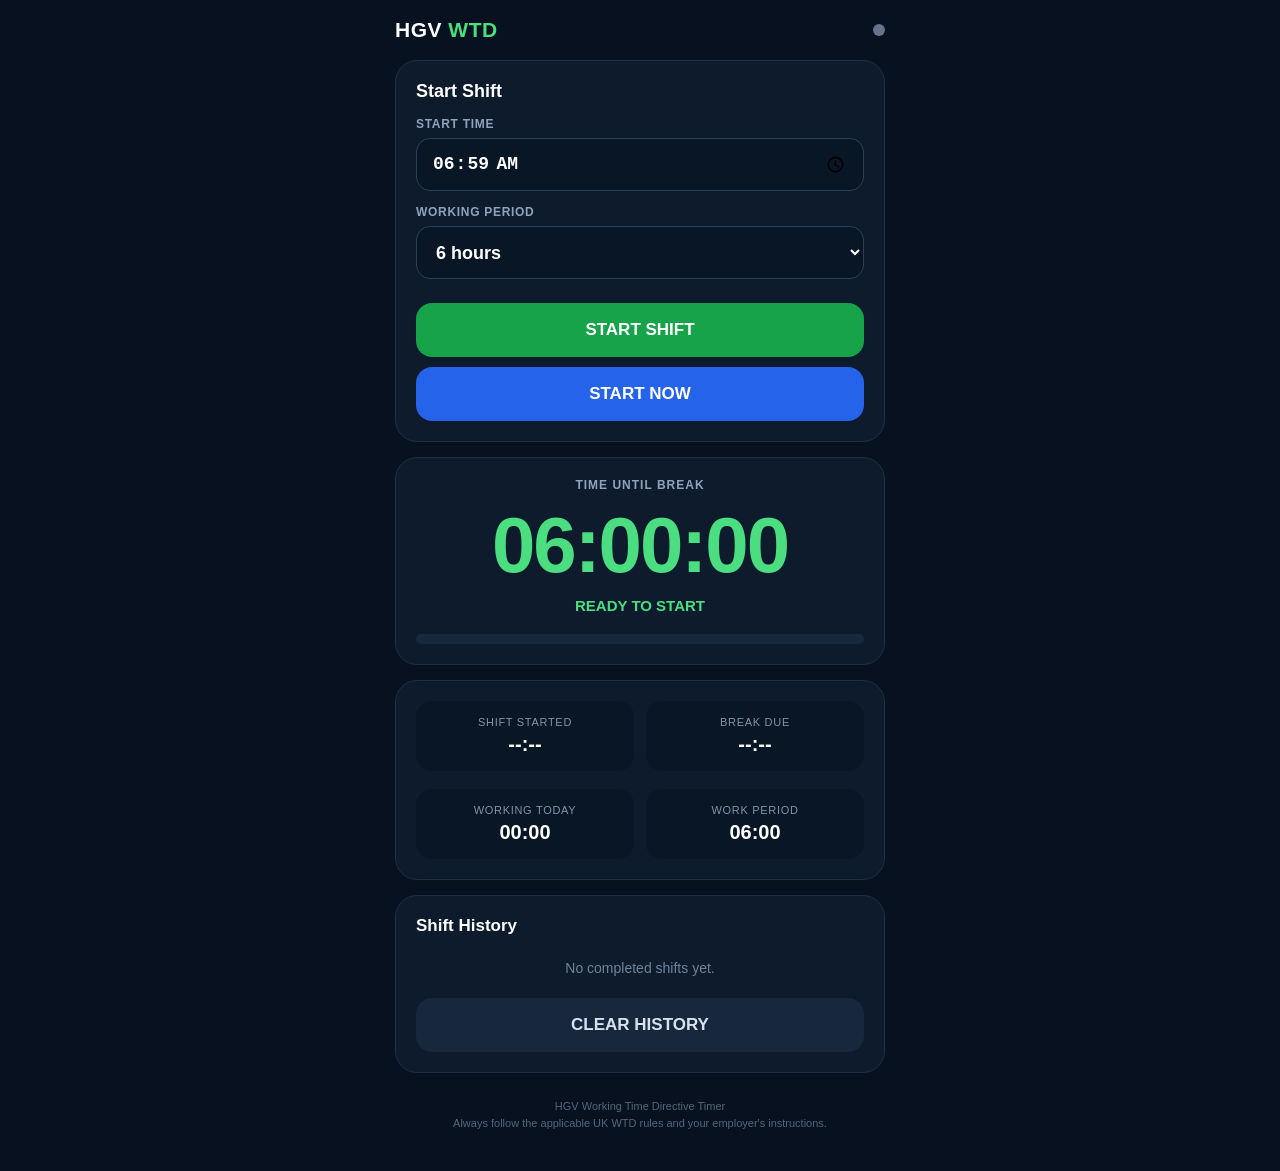
==== commit f73061e0: "tyt" ====
--- a/wtd.html
+++ b/wtd.html
@@ -4,12 +4,13 @@
 <meta charset="UTF-8">
 
 <meta name="viewport"
-      content="width=device-width, initial-scale=1.0,
-               maximum-scale=1.0, user-scalable=no">
+      content="width=device-width,
+               initial-scale=1.0,
+               maximum-scale=1.0,
+               user-scalable=no">
 
 <meta name="theme-color" content="#07111f">
 
-<meta name="mobile-web-app-capable" content="yes">
 <meta name="apple-mobile-web-app-capable" content="yes">
 <meta name="apple-mobile-web-app-status-bar-style" content="black-translucent">
 <meta name="apple-mobile-web-app-title" content="HGV WTD">
@@ -18,341 +19,395 @@
 
 <style>
 
-*{
-    box-sizing:border-box;
-    -webkit-tap-highlight-color:transparent;
-}
-
-html,body{
-    margin:0;
-    padding:0;
-    min-height:100%;
-    background:#07111f;
-    color:#fff;
-    font-family:-apple-system,BlinkMacSystemFont,"Segoe UI",
-                Roboto,Arial,sans-serif;
-}
-
-body{
-    display:flex;
-    justify-content:center;
-}
-
-.app{
-    width:100%;
-    max-width:520px;
-    min-height:100vh;
-    padding:18px 16px 35px;
-}
-
-.header{
-    display:flex;
-    justify-content:space-between;
-    align-items:center;
-    margin-bottom:20px;
-}
-
-.logo{
-    font-size:20px;
-    font-weight:800;
-    letter-spacing:.5px;
-}
-
-.logo span{
-    color:#4ade80;
-}
-
-.status-dot{
-    width:11px;
-    height:11px;
-    border-radius:50%;
-    background:#64748b;
-    box-shadow:0 0 12px rgba(100,116,139,.5);
-}
-
-.status-dot.active{
-    background:#22c55e;
-    box-shadow:0 0 14px rgba(34,197,94,.8);
-}
-
-.card{
-    background:#0d1b2d;
-    border:1px solid #1d3048;
-    border-radius:22px;
-    padding:22px;
-    margin-bottom:15px;
-    box-shadow:0 12px 35px rgba(0,0,0,.18);
-}
-
-.label{
-    color:#8fa4bb;
-    text-transform:uppercase;
-    font-size:12px;
-    font-weight:700;
-    letter-spacing:1px;
-    text-align:center;
-}
-
-.main-timer{
-    font-size:clamp(48px,14vw,78px);
-    font-weight:800;
-    text-align:center;
-    letter-spacing:-2px;
-    margin:8px 0 4px;
-    font-variant-numeric:tabular-nums;
-}
-
-.timer-green{
-    color:#4ade80;
-}
-
-.timer-orange{
-    color:#fbbf24;
-}
-
-.timer-red{
-    color:#f87171;
-}
-
-.status{
-    text-align:center;
-    font-weight:800;
-    font-size:15px;
-    margin-top:6px;
-}
-
-.status.safe{
-    color:#4ade80;
-}
-
-.status.warning{
-    color:#fbbf24;
-}
-
-.status.danger{
-    color:#f87171;
-}
-
-.progress{
-    height:10px;
-    background:#17283d;
-    border-radius:20px;
-    overflow:hidden;
-    margin-top:20px;
-}
-
-.progress-bar{
-    height:100%;
-    width:0%;
-    background:#22c55e;
-    transition:width .5s linear;
-}
-
-.info-grid{
-    display:grid;
-    grid-template-columns:1fr 1fr;
-    gap:12px;
-}
-
-.info-box{
-    background:#091625;
-    border-radius:16px;
-    padding:15px;
-    text-align:center;
-}
-
-.info-title{
-    font-size:11px;
-    color:#8195aa;
-    text-transform:uppercase;
-    letter-spacing:.7px;
-    margin-bottom:5px;
-}
-
-.info-value{
-    font-size:20px;
-    font-weight:800;
-    font-variant-numeric:tabular-nums;
-}
-
-button{
-    width:100%;
-    border:none;
-    border-radius:17px;
-    padding:18px;
-    font-size:17px;
-    font-weight:800;
-    cursor:pointer;
-    margin-top:10px;
-    color:white;
-}
-
-button:active{
-    transform:scale(.98);
-}
-
-.btn-start{
-    background:#16a34a;
-}
-
-.btn-break{
-    background:#2563eb;
-}
-
-.btn-stop{
-    background:#dc2626;
-}
-
-.btn-end-break{
-    background:#16a34a;
-}
-
-.btn-secondary{
-    background:#17283d;
-    color:#d7e2ee;
-}
-
-button:disabled{
-    opacity:.4;
-    cursor:not-allowed;
-}
-
-.break-card{
-    display:none;
-}
-
-.break-card.visible{
-    display:block;
-}
-
-.break-timer{
-    font-size:55px;
-    text-align:center;
-    font-weight:800;
-    font-variant-numeric:tabular-nums;
-    margin:8px 0;
-}
-
-.break-message{
-    text-align:center;
-    color:#a8b8ca;
-    font-size:14px;
-    margin-bottom:8px;
-}
-
-.break-progress{
-    height:12px;
-    background:#17283d;
-    border-radius:20px;
-    overflow:hidden;
-}
-
-.break-progress-bar{
-    height:100%;
-    width:0%;
-    background:#3b82f6;
-}
-
-.history-title{
-    font-size:16px;
-    font-weight:800;
-    margin-bottom:12px;
-}
-
-.history-empty{
-    color:#71849a;
-    text-align:center;
-    font-size:14px;
-    padding:12px 0;
-}
-
-.history-item{
-    display:flex;
-    justify-content:space-between;
-    align-items:center;
-    padding:13px 0;
-    border-bottom:1px solid #1b2d43;
-}
-
-.history-item:last-child{
-    border-bottom:none;
-}
-
-.history-date{
-    font-size:13px;
-    color:#9db0c3;
-}
-
-.history-hours{
-    font-weight:800;
-}
-
-.notice{
-    display:none;
-    border-radius:15px;
-    padding:14px;
-    margin-bottom:15px;
-    text-align:center;
-    font-weight:800;
-    font-size:14px;
-}
-
-.notice.visible{
-    display:block;
-}
-
-.notice.warning{
-    background:rgba(245,158,11,.12);
-    border:1px solid rgba(245,158,11,.35);
-    color:#fbbf24;
-}
-
-.notice.danger{
-    background:rgba(239,68,68,.12);
-    border:1px solid rgba(239,68,68,.35);
-    color:#f87171;
-}
-
-.sync-status{
-    text-align:center;
-    font-size:12px;
-    color:#8195aa;
-    margin-top:12px;
-}
-
-.sync-status.ok{
-    color:#4ade80;
-}
-
-.sync-status.error{
-    color:#f87171;
-}
-
-.sync-status.loading{
-    color:#fbbf24;
-}
-
-.footer{
-    text-align:center;
-    color:#52677d;
-    font-size:11px;
-    line-height:1.5;
-    margin-top:25px;
-}
-
-@media(max-width:360px){
-
-    .app{
-        padding:14px 12px 25px;
-    }
-
-    .card{
-        padding:17px;
-    }
-
-    .main-timer{
-        font-size:48px;
-    }
+* {
+    box-sizing: border-box;
+    -webkit-tap-highlight-color: transparent;
+}
+
+html,
+body {
+    margin: 0;
+    padding: 0;
+    min-height: 100%;
+    background: #07111f;
+    color: white;
+    font-family:
+        -apple-system,
+        BlinkMacSystemFont,
+        "Segoe UI",
+        Roboto,
+        Arial,
+        sans-serif;
+}
+
+body {
+    display: flex;
+    justify-content: center;
+}
+
+.app {
+    width: 100%;
+    max-width: 520px;
+    min-height: 100vh;
+    padding: 18px 15px 40px;
+}
+
+/* HEADER */
+
+.header {
+    display: flex;
+    justify-content: space-between;
+    align-items: center;
+    margin-bottom: 18px;
+}
+
+.logo {
+    font-size: 21px;
+    font-weight: 900;
+    letter-spacing: .5px;
+}
+
+.logo span {
+    color: #4ade80;
+}
+
+.status-dot {
+    width: 12px;
+    height: 12px;
+    border-radius: 50%;
+    background: #64748b;
+}
+
+.status-dot.active {
+    background: #22c55e;
+    box-shadow: 0 0 14px rgba(34,197,94,.8);
+}
+
+/* CARDS */
+
+.card {
+    background: #0d1b2d;
+    border: 1px solid #1c3047;
+    border-radius: 22px;
+    padding: 20px;
+    margin-bottom: 15px;
+}
+
+/* SETUP */
+
+.setup-title {
+    font-size: 18px;
+    font-weight: 800;
+    margin-bottom: 15px;
+}
+
+.field {
+    margin-bottom: 14px;
+}
+
+.field label {
+    display: block;
+    color: #8fa4bb;
+    font-size: 12px;
+    font-weight: 700;
+    text-transform: uppercase;
+    letter-spacing: .7px;
+    margin-bottom: 7px;
+}
+
+input,
+select {
+    width: 100%;
+    height: 53px;
+    border-radius: 14px;
+    border: 1px solid #29405a;
+    background: #091625;
+    color: white;
+    padding: 0 15px;
+    font-size: 18px;
+    font-weight: 700;
+    outline: none;
+}
+
+input:focus,
+select:focus {
+    border-color: #4ade80;
+}
+
+/* TIMER */
+
+.label {
+    color: #8fa4bb;
+    text-transform: uppercase;
+    font-size: 12px;
+    font-weight: 700;
+    letter-spacing: 1px;
+    text-align: center;
+}
+
+.main-timer {
+    font-size: clamp(48px, 14vw, 78px);
+    font-weight: 900;
+    text-align: center;
+    letter-spacing: -2px;
+    margin: 8px 0 4px;
+    font-variant-numeric: tabular-nums;
+}
+
+.timer-green {
+    color: #4ade80;
+}
+
+.timer-orange {
+    color: #fbbf24;
+}
+
+.timer-red {
+    color: #f87171;
+}
+
+.status {
+    text-align: center;
+    font-weight: 800;
+    font-size: 15px;
+    margin-top: 6px;
+}
+
+.status.safe {
+    color: #4ade80;
+}
+
+.status.warning {
+    color: #fbbf24;
+}
+
+.status.danger {
+    color: #f87171;
+}
+
+/* PROGRESS */
+
+.progress {
+    height: 10px;
+    background: #17283d;
+    border-radius: 20px;
+    overflow: hidden;
+    margin-top: 20px;
+}
+
+.progress-bar {
+    height: 100%;
+    width: 0%;
+    background: #22c55e;
+    transition: width .5s linear;
+}
+
+/* BUTTONS */
+
+button {
+    width: 100%;
+    border: none;
+    border-radius: 16px;
+    padding: 17px;
+    font-size: 17px;
+    font-weight: 800;
+    cursor: pointer;
+    margin-top: 10px;
+    color: white;
+}
+
+button:active {
+    transform: scale(.98);
+}
+
+.btn-start {
+    background: #16a34a;
+}
+
+.btn-now {
+    background: #2563eb;
+}
+
+.btn-break {
+    background: #2563eb;
+}
+
+.btn-stop {
+    background: #dc2626;
+}
+
+.btn-end-break {
+    background: #16a34a;
+}
+
+.btn-secondary {
+    background: #17283d;
+    color: #d7e2ee;
+}
+
+/* BREAK */
+
+.break-card {
+    display: none;
+}
+
+.break-card.visible {
+    display: block;
+}
+
+.break-timer {
+    font-size: 55px;
+    text-align: center;
+    font-weight: 900;
+    font-variant-numeric: tabular-nums;
+    margin: 8px 0;
+}
+
+.break-message {
+    text-align: center;
+    color: #a8b8ca;
+    font-size: 14px;
+    margin-bottom: 10px;
+}
+
+.break-progress {
+    height: 12px;
+    background: #17283d;
+    border-radius: 20px;
+    overflow: hidden;
+}
+
+.break-progress-bar {
+    height: 100%;
+    width: 0%;
+    background: #3b82f6;
+}
+
+/* INFO */
+
+.info-grid {
+    display: grid;
+    grid-template-columns: 1fr 1fr;
+    gap: 12px;
+}
+
+.info-box {
+    background: #091625;
+    border-radius: 16px;
+    padding: 15px;
+    text-align: center;
+}
+
+.info-title {
+    font-size: 11px;
+    color: #8195aa;
+    text-transform: uppercase;
+    letter-spacing: .7px;
+    margin-bottom: 5px;
+}
+
+.info-value {
+    font-size: 20px;
+    font-weight: 800;
+    font-variant-numeric: tabular-nums;
+}
+
+/* NOTICE */
+
+.notice {
+    display: none;
+    border-radius: 15px;
+    padding: 14px;
+    margin-bottom: 15px;
+    text-align: center;
+    font-weight: 800;
+    font-size: 14px;
+}
+
+.notice.visible {
+    display: block;
+}
+
+.notice.warning {
+    background: rgba(245,158,11,.12);
+    border: 1px solid rgba(245,158,11,.35);
+    color: #fbbf24;
+}
+
+.notice.danger {
+    background: rgba(239,68,68,.12);
+    border: 1px solid rgba(239,68,68,.35);
+    color: #f87171;
+}
+
+/* NOTIFY BANNER */
+
+.notify-banner {
+    display: none;
+    border-radius: 15px;
+    padding: 12px 14px;
+    margin-bottom: 15px;
+    text-align: center;
+    font-weight: 700;
+    font-size: 13px;
+    background: rgba(37,99,235,.12);
+    border: 1px solid rgba(37,99,235,.35);
+    color: #93c5fd;
+    cursor: pointer;
+}
+
+.notify-banner.visible {
+    display: block;
+}
+
+/* HISTORY */
+
+.history-title {
+    font-size: 17px;
+    font-weight: 800;
+    margin-bottom: 12px;
+}
+
+.history-empty {
+    color: #71849a;
+    text-align: center;
+    font-size: 14px;
+    padding: 12px 0;
+}
+
+.history-item {
+    display: flex;
+    justify-content: space-between;
+    align-items: center;
+    padding: 13px 0;
+    border-bottom: 1px solid #1b2d43;
+}
+
+.history-item:last-child {
+    border-bottom: none;
+}
+
+.history-date {
+    font-size: 13px;
+    color: #9db0c3;
+}
+
+.history-hours {
+    font-weight: 800;
+}
+
+/* FOOTER */
+
+.footer {
+    text-align: center;
+    color: #52677d;
+    font-size: 11px;
+    line-height: 1.5;
+    margin-top: 25px;
+}
+
+.hidden {
+    display: none !important;
 }
 
 </style>
@@ -377,6 +432,100 @@
     </div>
 
 
+    <!-- NOTIFICATION PERMISSION BANNER -->
+
+    <div id="notifyBanner"
+         class="notify-banner"
+         onclick="requestNotificationPermission()">
+
+        🔔 Tap to enable break alerts
+
+    </div>
+
+
+    <!-- SETUP -->
+
+    <div id="setupCard" class="card">
+
+        <div class="setup-title">
+            Start Shift
+        </div>
+
+        <div class="field">
+
+            <label for="startTime">
+                Start Time
+            </label>
+
+            <input
+                id="startTime"
+                type="time"
+            >
+
+        </div>
+
+
+        <div class="field">
+
+            <label for="workPeriod">
+                Working Period
+            </label>
+
+            <select id="workPeriod">
+
+                <option value="240">
+                    4 hours
+                </option>
+
+                <option value="270">
+                    4 hours 30 minutes
+                </option>
+
+                <option value="300">
+                    5 hours
+                </option>
+
+                <option value="330">
+                    5 hours 30 minutes
+                </option>
+
+                <option value="360" selected>
+                    6 hours
+                </option>
+
+                <option value="390">
+                    6 hours 30 minutes
+                </option>
+
+                <option value="420">
+                    7 hours
+                </option>
+
+            </select>
+
+        </div>
+
+
+        <button
+            class="btn-start"
+            onclick="startShiftWithSelectedTime()">
+
+            START SHIFT
+
+        </button>
+
+
+        <button
+            class="btn-now"
+            onclick="startShiftNow()">
+
+            START NOW
+
+        </button>
+
+    </div>
+
+
     <!-- NOTICE -->
 
     <div id="notice"
@@ -389,18 +538,25 @@
     <div class="card">
 
         <div class="label">
-            6-Hour Working Period
+            Time Until Break
         </div>
+
 
         <div id="mainTimer"
              class="main-timer timer-green">
+
             06:00:00
+
         </div>
+
 
         <div id="mainStatus"
              class="status safe">
+
             READY TO START
+
         </div>
+
 
         <div class="progress">
 
@@ -411,29 +567,22 @@
         </div>
 
 
-        <button id="startButton"
-                class="btn-start"
-                onclick="startShift()">
-
-            START SHIFT
+        <button
+            id="breakButton"
+            class="btn-break"
+            onclick="startBreak()"
+            style="display:none;">
+
+            START BREAK
 
         </button>
 
 
-        <button id="breakButton"
-                class="btn-break"
-                onclick="startBreak()"
-                style="display:none;">
-
-            START BREAK
-
-        </button>
-
-
-        <button id="stopButton"
-                class="btn-stop"
-                onclick="stopShift()"
-                style="display:none;">
+        <button
+            id="stopButton"
+            class="btn-stop"
+            onclick="stopShift()"
+            style="display:none;">
 
             END SHIFT
 
@@ -448,8 +597,9 @@
          class="card break-card">
 
         <div class="label">
-            Break Timer
+            BREAK
         </div>
+
 
         <div id="breakTimer"
              class="break-timer">
@@ -458,13 +608,14 @@
 
         </div>
 
+
         <div id="breakMessage"
              class="break-message">
 
-            Minimum qualifying break:
-            15 minutes
+            Minimum qualifying break: 15 minutes
 
         </div>
+
 
         <div class="break-progress">
 
@@ -475,10 +626,11 @@
         </div>
 
 
-        <button id="endBreakButton"
-                class="btn-end-break"
-                onclick="endBreak()"
-                disabled>
+        <button
+            id="endBreakButton"
+            class="btn-end-break"
+            onclick="endBreak()"
+            disabled>
 
             END BREAK
 
@@ -487,7 +639,7 @@
     </div>
 
 
-    <!-- INFORMATION -->
+    <!-- SHIFT INFORMATION -->
 
     <div class="card">
 
@@ -512,6 +664,29 @@
             <div class="info-box">
 
                 <div class="info-title">
+                    Break Due
+                </div>
+
+                <div id="breakDue"
+                     class="info-value">
+
+                    --:--
+
+                </div>
+
+            </div>
+
+        </div>
+
+
+        <br>
+
+
+        <div class="info-grid">
+
+            <div class="info-box">
+
+                <div class="info-title">
                     Working Today
                 </div>
 
@@ -524,15 +699,21 @@
 
             </div>
 
-        </div>
-
-
-        <!-- SUPABASE STATUS -->
-
-        <div id="syncStatus"
-             class="sync-status loading">
-
-            Connecting to Supabase...
+
+            <div class="info-box">
+
+                <div class="info-title">
+                    Work Period
+                </div>
+
+                <div id="selectedPeriod"
+                     class="info-value">
+
+                    6:00
+
+                </div>
+
+            </div>
 
         </div>
 
@@ -550,9 +731,9 @@
         <div id="history">
         </div>
 
-
-        <button class="btn-secondary"
-                onclick="clearHistory()">
+        <button
+            class="btn-secondary"
+            onclick="clearHistory()">
 
             CLEAR HISTORY
 
@@ -561,15 +742,12 @@
     </div>
 
 
-    <!-- FOOTER -->
-
     <div class="footer">
 
-        HGV Working Time Directive Timer
-        <br>
-
-        Always follow the applicable UK WTD
-        rules and your employer's instructions.
+        HGV Working Time Directive Timer<br>
+
+        Always follow the applicable UK WTD rules
+        and your employer's instructions.
 
     </div>
 
@@ -582,31 +760,15 @@
 
 
 /* =========================================================
-   HGV WTD SETTINGS
-========================================================= */
-
-const WORK_LIMIT =
-    6 * 60 * 60;
-
-const WARNING_TIME =
-    30 * 60;
-
-const MIN_BREAK =
-    15 * 60;
+   SETTINGS
+========================================================= */
+
+const MIN_BREAK = 15 * 60;
+
+const WARNING_TIME = 30 * 60;
 
 const STORAGE_KEY =
-    "hgv_wtd_timer_v1";
-
-
-/* =========================================================
-   SUPABASE
-========================================================= */
-
-const SUPABASE_FUNCTION_URL =
-    "https://myyzbgsebrmsrrtsutyg.supabase.co/functions/v1/clever-responder";
-
-const SUPABASE_PUBLISHABLE_KEY =
-    "sb_publishable_J4Txrrk2JIyuWTF9bVZFyA_9o-UCWYb";
+    "hgv_wtd_timer_v2";
 
 
 /* =========================================================
@@ -615,242 +777,275 @@
 
 let state = {
 
-    shiftActive:false,
-
-    breakActive:false,
-
-    shiftStart:null,
-
-    workPeriodStart:null,
-
-    breakStart:null,
-
-    totalWorkedBeforeCurrentPeriod:0,
-
-    history:[]
+    shiftActive: false,
+
+    breakActive: false,
+
+    shiftStart: null,
+
+    workPeriodStart: null,
+
+    breakStart: null,
+
+    workLimitSeconds: 6 * 60 * 60,
+
+    totalWorkedBeforeCurrentPeriod: 0,
+
+    history: []
 
 };
 
-
-/* =========================================================
-   SYNC STATUS
-========================================================= */
-
-function setSyncStatus(
-    message,
-    type=""
-){
-
-    const element =
+/* Flags so each notification only fires once per work period */
+
+let notifiedWarning = false;
+
+let notifiedDanger = false;
+
+
+/* =========================================================
+   ELEMENTS
+========================================================= */
+
+const startTimeInput =
+    document.getElementById(
+        "startTime"
+    );
+
+const workPeriodSelect =
+    document.getElementById(
+        "workPeriod"
+    );
+
+
+/* =========================================================
+   SERVICE WORKER REGISTRATION
+========================================================= */
+
+if ("serviceWorker" in navigator) {
+
+    navigator.serviceWorker
+        .register("/service-worker.js")
+        .catch(function (err) {
+
+            console.log(
+                "Service worker registration failed:",
+                err
+            );
+
+        });
+
+}
+
+
+/* =========================================================
+   NOTIFICATIONS
+========================================================= */
+
+function updateNotifyBanner() {
+
+    const banner =
         document.getElementById(
-            "syncStatus"
-        );
-
-    if(!element) return;
-
-    element.textContent =
-        message;
-
-    element.className =
-        "sync-status " + type;
-
-}
-
-
-/* =========================================================
-   SUPABASE CONNECTION TEST
-========================================================= */
-
-async function testSupabaseFunction(){
-
-    setSyncStatus(
-        "Connecting to Supabase...",
-        "loading"
+            "notifyBanner"
+        );
+
+    if (
+        "Notification" in window &&
+        Notification.permission === "default"
+    ) {
+
+        banner.classList.add(
+            "visible"
+        );
+
+    } else {
+
+        banner.classList.remove(
+            "visible"
+        );
+
+    }
+
+}
+
+
+function requestNotificationPermission() {
+
+    if (!("Notification" in window)) {
+
+        return;
+
+    }
+
+    if (Notification.permission === "default") {
+
+        Notification.requestPermission().then(
+            function () {
+
+                updateNotifyBanner();
+
+            }
+        );
+
+    }
+
+}
+
+
+function sendNotification(title, body) {
+
+    if (
+        !("Notification" in window) ||
+        Notification.permission !== "granted"
+    ) {
+
+        return;
+
+    }
+
+    const options = {
+
+        body: body,
+
+        icon: "/icons/icon-192.png",
+
+        badge: "/icons/icon-192.png",
+
+        tag: "wtd-reminder",
+
+        vibrate: [200, 100, 200]
+
+    };
+
+
+    if (
+        navigator.serviceWorker &&
+        navigator.serviceWorker.ready
+    ) {
+
+        navigator.serviceWorker.ready.then(
+            function (registration) {
+
+                registration.showNotification(
+                    title,
+                    options
+                );
+
+            }
+        ).catch(function () {
+
+            /* Fallback if the service worker isn't ready yet */
+
+            try {
+
+                new Notification(
+                    title,
+                    { body: body }
+                );
+
+            } catch (e) {
+
+                console.log(
+                    "Notification fallback failed:",
+                    e
+                );
+
+            }
+
+        });
+
+    } else {
+
+        try {
+
+            new Notification(
+                title,
+                { body: body }
+            );
+
+        } catch (e) {
+
+            console.log(
+                "Notification failed:",
+                e
+            );
+
+        }
+
+    }
+
+}
+
+
+/* =========================================================
+   DEFAULT START TIME
+========================================================= */
+
+function setCurrentTime() {
+
+    const now = new Date();
+
+    const hours =
+        String(
+            now.getHours()
+        ).padStart(2, "0");
+
+    const minutes =
+        String(
+            now.getMinutes()
+        ).padStart(2, "0");
+
+    startTimeInput.value =
+        `${hours}:${minutes}`;
+}
+
+
+/* =========================================================
+   STORAGE
+========================================================= */
+
+function saveState() {
+
+    localStorage.setItem(
+        STORAGE_KEY,
+        JSON.stringify(state)
     );
 
-    try{
-
-        const response =
-            await fetch(
-                SUPABASE_FUNCTION_URL,
-                {
-                    method:"POST",
-
-                    headers:{
-                        "Authorization":
-                            "Bearer " +
-                            SUPABASE_PUBLISHABLE_KEY,
-
-                        "apikey":
-                            SUPABASE_PUBLISHABLE_KEY,
-
-                        "Content-Type":
-                            "application/json"
-                    },
-
-                    body:JSON.stringify({
-                        name:"HGV"
-                    })
-                }
-            );
-
-
-        const text =
-            await response.text();
-
-
-        let data = null;
-
-
-        try{
-
-            data =
-                JSON.parse(text);
-
-        }catch{
-
-            data = null;
-
-        }
-
-
-        if(
-            response.ok &&
-            data &&
-            data.success === true
-        ){
-
-            setSyncStatus(
-                "✓ Supabase connected",
-                "ok"
-            );
-
-            console.log(
-                "SUPABASE CONNECTED:",
-                data
-            );
-
-            return true;
-
-        }
-
-
-        console.error(
-            "SUPABASE ERROR:",
-            response.status,
-            text
-        );
-
-
-        setSyncStatus(
-            "Supabase function error",
-            "error"
-        );
-
-
-        return false;
-
-
-    }catch(error){
-
-        console.error(
-            "SUPABASE CONNECTION ERROR:",
-            error
-        );
-
-
-        setSyncStatus(
-            "Supabase connection failed",
-            "error"
-        );
-
-
-        return false;
-
-    }
-
-}
-
-
-/* =========================================================
-   LOCAL STORAGE
-========================================================= */
-
-function saveState(){
-
-    try{
-
-        localStorage.setItem(
-            STORAGE_KEY,
-            JSON.stringify(state)
-        );
-
-    }catch(error){
-
-        console.error(
-            "Storage error:",
-            error
-        );
-
-    }
-
-}
-
-
-function loadState(){
-
-    try{
+}
+
+
+function loadState() {
+
+    try {
 
         const saved =
             localStorage.getItem(
                 STORAGE_KEY
             );
 
-
-        if(!saved){
-
-            return;
-
-        }
-
+        if (!saved) return;
 
         const parsed =
             JSON.parse(saved);
 
-
         state = {
-
             ...state,
-
             ...parsed
-
         };
 
-
-    }catch(error){
-
-        console.error(
-            "Load state error:",
-            error
-        );
-
-    }
-
-}
-
-
-/* =========================================================
-   TIME
-========================================================= */
-
-function getNow(){
-
-    return Date.now();
-
-}
-
-
-function formatTime(seconds){
+    } catch (error) {
+
+        console.error(error);
+
+    }
+
+}
+
+
+/* =========================================================
+   FORMAT
+========================================================= */
+
+function formatTime(seconds) {
 
     seconds =
         Math.max(
@@ -858,40 +1053,31 @@
             Math.floor(seconds)
         );
 
-
     const hours =
         Math.floor(
             seconds / 3600
         );
 
-
     const minutes =
         Math.floor(
             (seconds % 3600) / 60
         );
 
-
     const secs =
         seconds % 60;
 
-
-    return [
-
-        String(hours)
-            .padStart(2,"0"),
-
-        String(minutes)
-            .padStart(2,"0"),
-
-        String(secs)
-            .padStart(2,"0")
-
-    ].join(":");
-
-}
-
-
-function formatShortTime(seconds){
+    return (
+        String(hours).padStart(2, "0") +
+        ":" +
+        String(minutes).padStart(2, "0") +
+        ":" +
+        String(secs).padStart(2, "0")
+    );
+
+}
+
+
+function formatShortTime(seconds) {
 
     seconds =
         Math.max(
@@ -899,47 +1085,125 @@
             Math.floor(seconds)
         );
 
-
     const hours =
         Math.floor(
             seconds / 3600
         );
 
-
     const minutes =
         Math.floor(
             (seconds % 3600) / 60
         );
 
-
-    return [
-
-        String(hours)
-            .padStart(2,"0"),
-
-        String(minutes)
-            .padStart(2,"0")
-
-    ].join(":");
-
-}
-
-
-/* =========================================================
-   SHIFT
-========================================================= */
-
-function startShift(){
-
-    if(state.shiftActive){
+    return (
+        String(hours).padStart(2, "0") +
+        ":" +
+        String(minutes).padStart(2, "0")
+    );
+
+}
+
+
+/* =========================================================
+   START SHIFT USING SELECTED TIME
+========================================================= */
+
+function startShiftWithSelectedTime() {
+
+    const time =
+        startTimeInput.value;
+
+    if (!time) {
+
+        alert(
+            "Please select a start time."
+        );
 
         return;
 
     }
 
+    const [
+        hours,
+        minutes
+    ] =
+        time.split(":")
+            .map(Number);
+
 
     const now =
-        getNow();
+        new Date();
+
+    const start =
+        new Date();
+
+    start.setHours(
+        hours,
+        minutes,
+        0,
+        0
+    );
+
+
+    /*
+       If the selected time is in the future,
+       don't allow it accidentally.
+    */
+
+    if (start > now) {
+
+        alert(
+            "The start time cannot be in the future."
+        );
+
+        return;
+
+    }
+
+
+    startShift(
+        start.getTime()
+    );
+
+}
+
+
+/* =========================================================
+   START NOW
+========================================================= */
+
+function startShiftNow() {
+
+    startShift(
+        Date.now()
+    );
+
+}
+
+
+/* =========================================================
+   START SHIFT
+========================================================= */
+
+function startShift(timestamp) {
+
+    if (state.shiftActive) {
+
+        return;
+
+    }
+
+
+    /* Ask for notification permission right away —
+       this must happen inside a click handler */
+
+    requestNotificationPermission();
+
+
+    const selectedLimit =
+        Number(
+            workPeriodSelect.value
+        );
 
 
     state.shiftActive =
@@ -949,30 +1213,41 @@
         false;
 
     state.shiftStart =
-        now;
+        timestamp;
 
     state.workPeriodStart =
-        now;
+        timestamp;
 
     state.breakStart =
         null;
 
+    state.workLimitSeconds =
+        selectedLimit * 60;
+
     state.totalWorkedBeforeCurrentPeriod =
         0;
 
+    notifiedWarning =
+        false;
+
+    notifiedDanger =
+        false;
+
 
     saveState();
 
     updateUI();
 
-    requestWakeLock();
-
-}
-
-
-function stopShift(){
-
-    if(!state.shiftActive){
+}
+
+
+/* =========================================================
+   END SHIFT
+========================================================= */
+
+function stopShift() {
+
+    if (!state.shiftActive) {
 
         return;
 
@@ -980,70 +1255,61 @@
 
 
     const now =
-        getNow();
-
-
-    let workedSeconds =
+        Date.now();
+
+
+    let worked =
         state.totalWorkedBeforeCurrentPeriod;
 
 
-    if(!state.breakActive){
-
-        workedSeconds +=
+    if (!state.breakActive) {
+
+        worked +=
             Math.max(
-
                 0,
-
                 Math.floor(
-
                     (
                         now -
                         state.workPeriodStart
                     ) / 1000
-
                 )
-
             );
 
     }
 
 
-    const date =
+    const startDate =
         new Date(
             state.shiftStart
-        ).toLocaleDateString(
-            "en-GB",
-            {
-                day:"2-digit",
-                month:"2-digit",
-                year:"numeric"
-            }
         );
 
 
     state.history.unshift({
 
-        date:date,
+        date:
+            startDate.toLocaleDateString(
+                "en-GB"
+            ),
 
         start:
-            new Date(
-                state.shiftStart
-            ).toLocaleTimeString(
+            startDate.toLocaleTimeString(
                 "en-GB",
                 {
-                    hour:"2-digit",
-                    minute:"2-digit"
+                    hour: "2-digit",
+                    minute: "2-digit"
                 }
             ),
 
-        worked:workedSeconds
+        worked:
+            worked
 
     });
 
 
-    if(
-        state.history.length > 30
-    ){
+    if (
+        state.history.length >
+        30
+    ) {
 
         state.history =
             state.history.slice(
@@ -1072,47 +1338,90 @@
     state.totalWorkedBeforeCurrentPeriod =
         0;
 
+    notifiedWarning =
+        false;
+
+    notifiedDanger =
+        false;
+
 
     saveState();
 
     updateUI();
 
-
-    if(wakeLock){
-
-        wakeLock
-            .release()
-            .catch(()=>{});
-
-        wakeLock =
-            null;
-
-    }
-
-}
-
-
-/* =========================================================
-   BREAK
-========================================================= */
-
-function startBreak(){
-
-    if(
+}
+
+
+/* =========================================================
+   WORK TIME
+========================================================= */
+
+function getCurrentWorkSeconds() {
+
+    if (
         !state.shiftActive ||
         state.breakActive
-    ){
+    ) {
+
+        return 0;
+
+    }
+
+
+    return Math.max(
+        0,
+        Math.floor(
+            (
+                Date.now() -
+                state.workPeriodStart
+            ) / 1000
+        )
+    );
+
+}
+
+
+function getRemainingSeconds() {
+
+    return Math.max(
+        0,
+        state.workLimitSeconds -
+        getCurrentWorkSeconds()
+    );
+
+}
+
+
+/* =========================================================
+   BREAK
+========================================================= */
+
+function startBreak() {
+
+    if (
+        !state.shiftActive ||
+        state.breakActive
+    ) {
 
         return;
 
     }
+
+
+    /*
+       Save the amount of working time
+       already completed before the break.
+    */
+
+    state.totalWorkedBeforeCurrentPeriod +=
+        getCurrentWorkSeconds();
 
 
     state.breakActive =
         true;
 
     state.breakStart =
-        getNow();
+        Date.now();
 
 
     saveState();
@@ -1122,34 +1431,32 @@
 }
 
 
-function endBreak(){
-
-    if(!state.breakActive){
+/* =========================================================
+   END BREAK
+========================================================= */
+
+function endBreak() {
+
+    if (!state.breakActive) {
 
         return;
 
     }
-
-
-    const now =
-        getNow();
 
 
     const breakSeconds =
         Math.floor(
-
             (
-                now -
+                Date.now() -
                 state.breakStart
             ) / 1000
-
-        );
-
-
-    if(
+        );
+
+
+    if (
         breakSeconds <
         MIN_BREAK
-    ){
+    ) {
 
         alert(
             "The break has not reached 15 minutes yet."
@@ -1160,6 +1467,11 @@
     }
 
 
+    /*
+       A qualifying break starts
+       a new working period.
+    */
+
     state.breakActive =
         false;
 
@@ -1167,7 +1479,13 @@
         null;
 
     state.workPeriodStart =
-        now;
+        Date.now();
+
+    notifiedWarning =
+        false;
+
+    notifiedDanger =
+        false;
 
 
     saveState();
@@ -1178,63 +1496,15 @@
 
 
 /* =========================================================
-   WORK TIMER
-========================================================= */
-
-function getCurrentWorkSeconds(){
-
-    if(
-        !state.shiftActive ||
-        state.breakActive
-    ){
-
-        return 0;
-
-    }
-
-
-    return Math.max(
-
-        0,
-
-        Math.floor(
-
-            (
-                getNow() -
-                state.workPeriodStart
-            ) / 1000
-
-        )
-
-    );
-
-}
-
-
-function getRemainingWorkSeconds(){
-
-    return Math.max(
-
-        0,
-
-        WORK_LIMIT -
-        getCurrentWorkSeconds()
-
-    );
-
-}
-
-
-/* =========================================================
-   BREAK TIMER
-========================================================= */
-
-function getBreakSeconds(){
-
-    if(
+   BREAK TIME
+========================================================= */
+
+function getBreakSeconds() {
+
+    if (
         !state.breakActive ||
         !state.breakStart
-    ){
+    ) {
 
         return 0;
 
@@ -1242,31 +1512,62 @@
 
 
     return Math.max(
-
         0,
-
         Math.floor(
-
             (
-                getNow() -
+                Date.now() -
                 state.breakStart
             ) / 1000
-
         )
-
     );
 
 }
 
 
 /* =========================================================
-   DAILY WORK
-========================================================= */
-
-function getTodayWorkedSeconds(){
+   BREAK DUE CLOCK
+========================================================= */
+
+function getBreakDueTime() {
+
+    if (
+        !state.shiftActive ||
+        !state.workPeriodStart
+    ) {
+
+        return "--:--";
+
+    }
+
+
+    const due =
+        new Date(
+            state.workPeriodStart +
+            (
+                state.workLimitSeconds *
+                1000
+            )
+        );
+
+
+    return due.toLocaleTimeString(
+        "en-GB",
+        {
+            hour: "2-digit",
+            minute: "2-digit"
+        }
+    );
+
+}
+
+
+/* =========================================================
+   TODAY
+========================================================= */
+
+function getTodayWorkedSeconds() {
 
     let total = 0;
-
 
     const today =
         new Date()
@@ -1278,9 +1579,9 @@
     state.history.forEach(
         item => {
 
-            if(
+            if (
                 item.date === today
-            ){
+            ) {
 
                 total +=
                     item.worked;
@@ -1291,13 +1592,22 @@
     );
 
 
-    if(
-        state.shiftActive &&
-        !state.breakActive
-    ){
+    if (
+        state.shiftActive
+    ) {
 
         total +=
-            getCurrentWorkSeconds();
+            state.totalWorkedBeforeCurrentPeriod;
+
+
+        if (
+            !state.breakActive
+        ) {
+
+            total +=
+                getCurrentWorkSeconds();
+
+        }
 
     }
 
@@ -1308,70 +1618,70 @@
 
 
 /* =========================================================
-   UI
-========================================================= */
-
-function updateUI(){
+   UPDATE UI
+========================================================= */
+
+function updateUI() {
 
     const mainTimer =
         document.getElementById(
             "mainTimer"
         );
 
-
     const mainStatus =
         document.getElementById(
             "mainStatus"
         );
 
-
     const progressBar =
         document.getElementById(
             "progressBar"
         );
 
-
-    const startButton =
-        document.getElementById(
-            "startButton"
-        );
-
-
     const breakButton =
         document.getElementById(
             "breakButton"
         );
 
-
     const stopButton =
         document.getElementById(
             "stopButton"
         );
 
-
     const breakCard =
         document.getElementById(
             "breakCard"
         );
 
-
     const statusDot =
         document.getElementById(
             "statusDot"
         );
 
+    const setupCard =
+        document.getElementById(
+            "setupCard"
+        );
 
     const shiftStart =
         document.getElementById(
             "shiftStart"
         );
 
+    const breakDue =
+        document.getElementById(
+            "breakDue"
+        );
 
     const dailyHours =
         document.getElementById(
             "dailyHours"
         );
 
+    const selectedPeriod =
+        document.getElementById(
+            "selectedPeriod"
+        );
 
     const notice =
         document.getElementById(
@@ -1379,12 +1689,35 @@
         );
 
 
-    /* NOT STARTED */
-
-    if(!state.shiftActive){
+    updateNotifyBanner();
+
+
+    selectedPeriod.textContent =
+        formatShortTime(
+            state.workLimitSeconds
+        );
+
+
+    dailyHours.textContent =
+        formatShortTime(
+            getTodayWorkedSeconds()
+        );
+
+
+    /* NOT ACTIVE */
+
+    if (!state.shiftActive) {
+
+        setupCard.classList.remove(
+            "hidden"
+        );
 
         mainTimer.textContent =
-            "06:00:00";
+            formatTime(
+                Number(
+                    workPeriodSelect.value
+                ) * 60
+            );
 
         mainTimer.className =
             "main-timer timer-green";
@@ -1398,9 +1731,6 @@
         progressBar.style.width =
             "0%";
 
-        startButton.style.display =
-            "block";
-
         breakButton.style.display =
             "none";
 
@@ -1418,13 +1748,12 @@
         shiftStart.textContent =
             "--:--";
 
-        dailyHours.textContent =
-            formatShortTime(
-                getTodayWorkedSeconds()
-            );
-
-        notice.className =
-            "notice";
+        breakDue.textContent =
+            "--:--";
+
+        notice.classList.remove(
+            "visible"
+        );
 
         renderHistory();
 
@@ -1432,14 +1761,16 @@
 
     }
 
+
+    /* ACTIVE */
+
+    setupCard.classList.add(
+        "hidden"
+    );
 
     statusDot.classList.add(
         "active"
     );
-
-
-    startButton.style.display =
-        "none";
 
     stopButton.style.display =
         "block";
@@ -1451,15 +1782,27 @@
         ).toLocaleTimeString(
             "en-GB",
             {
-                hour:"2-digit",
-                minute:"2-digit"
+                hour: "2-digit",
+                minute: "2-digit"
             }
         );
 
 
-    /* BREAK */
-
-    if(state.breakActive){
+    breakDue.textContent =
+        getBreakDueTime();
+
+
+    /* BREAK ACTIVE */
+
+    if (state.breakActive) {
+
+        breakCard.classList.add(
+            "visible"
+        );
+
+        breakButton.style.display =
+            "none";
+
 
         const breakSeconds =
             getBreakSeconds();
@@ -1470,46 +1813,35 @@
                 "breakTimer"
             );
 
-
         const breakMessage =
             document.getElementById(
                 "breakMessage"
             );
 
-
         const breakProgress =
             document.getElementById(
                 "breakProgressBar"
             );
 
-
         const endBreakButton =
             document.getElementById(
                 "endBreakButton"
             );
 
 
-        breakCard.classList.add(
-            "visible"
-        );
-
-
         breakTimer.textContent =
             formatTime(
                 breakSeconds
-            ).substring(3);
+            );
 
 
         const percent =
             Math.min(
-
                 100,
-
                 (
                     breakSeconds /
                     MIN_BREAK
                 ) * 100
-
             );
 
 
@@ -1517,18 +1849,18 @@
             percent + "%";
 
 
-        if(
+        if (
             breakSeconds >=
             MIN_BREAK
-        ){
+        ) {
 
             breakMessage.textContent =
-                "15-minute qualifying break reached.";
+                "✓ 15-minute qualifying break reached.";
 
             endBreakButton.disabled =
                 false;
 
-        }else{
+        } else {
 
             breakMessage.textContent =
                 "Qualifying break in " +
@@ -1558,16 +1890,9 @@
         progressBar.style.width =
             "0%";
 
-        breakButton.style.display =
-            "none";
-
-        notice.className =
-            "notice";
-
-        dailyHours.textContent =
-            formatShortTime(
-                getTodayWorkedSeconds()
-            );
+        notice.classList.remove(
+            "visible"
+        );
 
         return;
 
@@ -1580,13 +1905,12 @@
         "visible"
     );
 
-
     breakButton.style.display =
         "block";
 
 
     const remaining =
-        getRemainingWorkSeconds();
+        getRemainingSeconds();
 
 
     const worked =
@@ -1599,26 +1923,30 @@
         );
 
 
-    progressBar.style.width =
+    const percent =
         Math.min(
-
             100,
-
             (
                 worked /
-                WORK_LIMIT
+                state.workLimitSeconds
             ) * 100
-
-        ) + "%";
-
-
-    notice.className =
-        "notice";
-
-
-    if(
+        );
+
+
+    progressBar.style.width =
+        percent + "%";
+
+
+    notice.classList.remove(
+        "visible",
+        "warning",
+        "danger"
+    );
+
+
+    if (
         remaining <= 0
-    ){
+    ) {
 
         mainTimer.className =
             "main-timer timer-red";
@@ -1630,15 +1958,29 @@
             "status danger";
 
         notice.textContent =
-            "⚠️ 6 HOURS REACHED — TAKE YOUR REQUIRED BREAK";
-
-        notice.className =
-            "notice visible danger";
-
-    }else if(
-        remaining <=
-        WARNING_TIME
-    ){
+            "⚠️ WORKING PERIOD REACHED — TAKE YOUR REQUIRED BREAK";
+
+        notice.classList.add(
+            "visible",
+            "danger"
+        );
+
+        if (!notifiedDanger) {
+
+            sendNotification(
+                "Break required now",
+                "You've reached your working-period limit. Take your break."
+            );
+
+            notifiedDanger = true;
+
+        }
+
+    }
+
+    else if (
+        remaining <= WARNING_TIME
+    ) {
 
         mainTimer.className =
             "main-timer timer-orange";
@@ -1650,18 +1992,33 @@
             "status warning";
 
         notice.textContent =
-            "⚠️ Your 6-hour working period is nearly complete.";
-
-        notice.className =
-            "notice visible warning";
-
-    }else{
+            "⚠️ Your working-period limit is approaching.";
+
+        notice.classList.add(
+            "visible",
+            "warning"
+        );
+
+        if (!notifiedWarning) {
+
+            sendNotification(
+                "Break due soon",
+                "30 minutes left before your working-period limit."
+            );
+
+            notifiedWarning = true;
+
+        }
+
+    }
+
+    else {
 
         mainTimer.className =
             "main-timer timer-green";
 
         mainStatus.textContent =
-            "SAFE — BREAK NOT YET REQUIRED";
+            "SAFE — WORKING";
 
         mainStatus.className =
             "status safe";
@@ -1669,12 +2026,6 @@
     }
 
 
-    dailyHours.textContent =
-        formatShortTime(
-            getTodayWorkedSeconds()
-        );
-
-
     renderHistory();
 
 }
@@ -1684,7 +2035,7 @@
    HISTORY
 ========================================================= */
 
-function renderHistory(){
+function renderHistory() {
 
     const history =
         document.getElementById(
@@ -1692,15 +2043,17 @@
         );
 
 
-    if(
+    if (
         !state.history ||
         state.history.length === 0
-    ){
+    ) {
 
         history.innerHTML =
-            '<div class="history-empty">' +
-            'No completed shifts yet.' +
-            '</div>';
+            `
+            <div class="history-empty">
+                No completed shifts yet.
+            </div>
+            `;
 
         return;
 
@@ -1708,40 +2061,40 @@
 
 
     history.innerHTML =
-        state.history
-            .map(item => `
-
-                <div class="history-item">
-
-                    <div>
-
-                        <div class="history-date">
-                            ${item.date}
+        state.history.map(
+            item => {
+
+                return `
+                    <div class="history-item">
+
+                        <div>
+
+                            <div class="history-date">
+                                ${item.date}
+                            </div>
+
+                            <div
+                                style="
+                                font-size:12px;
+                                color:#71849a;
+                                "
+                            >
+                                Started ${item.start}
+                            </div>
+
                         </div>
 
-                        <div style="
-                            font-size:12px;
-                            color:#71849a;
-                        ">
-
-                            Started ${item.start}
-
+                        <div class="history-hours">
+                            ${formatShortTime(
+                                item.worked
+                            )}
                         </div>
 
                     </div>
-
-                    <div class="history-hours">
-
-                        ${formatShortTime(
-                            item.worked
-                        )}
-
-                    </div>
-
-                </div>
-
-            `)
-            .join("");
+                `;
+
+            }
+        ).join("");
 
 }
 
@@ -1750,13 +2103,13 @@
    CLEAR HISTORY
 ========================================================= */
 
-function clearHistory(){
-
-    if(
+function clearHistory() {
+
+    if (
         !confirm(
             "Delete all shift history?"
         )
-    ){
+    ) {
 
         return;
 
@@ -1765,32 +2118,97 @@
 
     state.history = [];
 
-
     saveState();
 
-    renderHistory();
-
     updateUI();
 
 }
 
 
 /* =========================================================
-   WAKE LOCK
+   CHANGE WORK PERIOD BEFORE START
+========================================================= */
+
+workPeriodSelect.addEventListener(
+    "change",
+    function() {
+
+        if (!state.shiftActive) {
+
+            const seconds =
+                Number(
+                    this.value
+                ) * 60;
+
+            document.getElementById(
+                "mainTimer"
+            ).textContent =
+                formatTime(
+                    seconds
+                );
+
+            document.getElementById(
+                "selectedPeriod"
+            ).textContent =
+                formatShortTime(
+                    seconds
+                );
+
+        }
+
+    }
+);
+
+
+/* =========================================================
+   STARTUP
+========================================================= */
+
+setCurrentTime();
+
+loadState();
+
+
+if (
+    state.shiftActive
+) {
+
+    workPeriodSelect.value =
+        String(
+            state.workLimitSeconds / 60
+        );
+
+}
+
+
+updateUI();
+
+
+/* =========================================================
+   TIMER
+========================================================= */
+
+setInterval(
+    updateUI,
+    1000
+);
+
+
+/* =========================================================
+   PHONE SCREEN WAKE LOCK
 ========================================================= */
 
 let wakeLock = null;
 
 
-async function requestWakeLock(){
-
-    try{
-
-        if(
+async function requestWakeLock() {
+
+    try {
+
+        if (
             "wakeLock" in navigator &&
-            !wakeLock &&
-            state.shiftActive
-        ){
+            !wakeLock
+        ) {
 
             wakeLock =
                 await navigator.wakeLock.request(
@@ -1799,39 +2217,36 @@
 
         }
 
-    }catch(error){
+    }
+
+    catch (error) {
 
         console.log(
-            "Wake Lock unavailable",
-            error
-        );
-
-    }
-
-}
-
-
-/* =========================================================
-   PAGE VISIBILITY
+            "Wake Lock unavailable"
+        );
+
+    }
+
+}
+
+
+/* =========================================================
+   VISIBILITY
 ========================================================= */
 
 document.addEventListener(
     "visibilitychange",
-    async function(){
-
-        if(!document.hidden){
+    async function() {
+
+        if (
+            !document.hidden &&
+            state.shiftActive
+        ) {
+
+            await requestWakeLock();
 
             updateUI();
 
-
-            if(
-                state.shiftActive
-            ){
-
-                await requestWakeLock();
-
-            }
-
         }
 
     }
@@ -1839,39 +2254,22 @@
 
 
 /* =========================================================
-   START APP
-========================================================= */
-
-loadState();
-
-updateUI();
-
-
-/* =========================================================
-   TIMER
-========================================================= */
-
-setInterval(
-
-    function(){
-
-        updateUI();
-
-    },
-
-    1000
-
-);
-
-
-/* =========================================================
-   TEST SUPABASE
-   IMPORTANT: THIS LINE WAS MISSING
-========================================================= */
-
-testSupabaseFunction();
+   REQUEST WAKE LOCK WHEN STARTING
+========================================================= */
+
+const originalStart =
+    startShift;
+
+
+startShift = function(timestamp) {
+
+    originalStart(timestamp);
+
+    requestWakeLock();
+
+};
 
 </script>
 
 </body>
-</html>+</html>
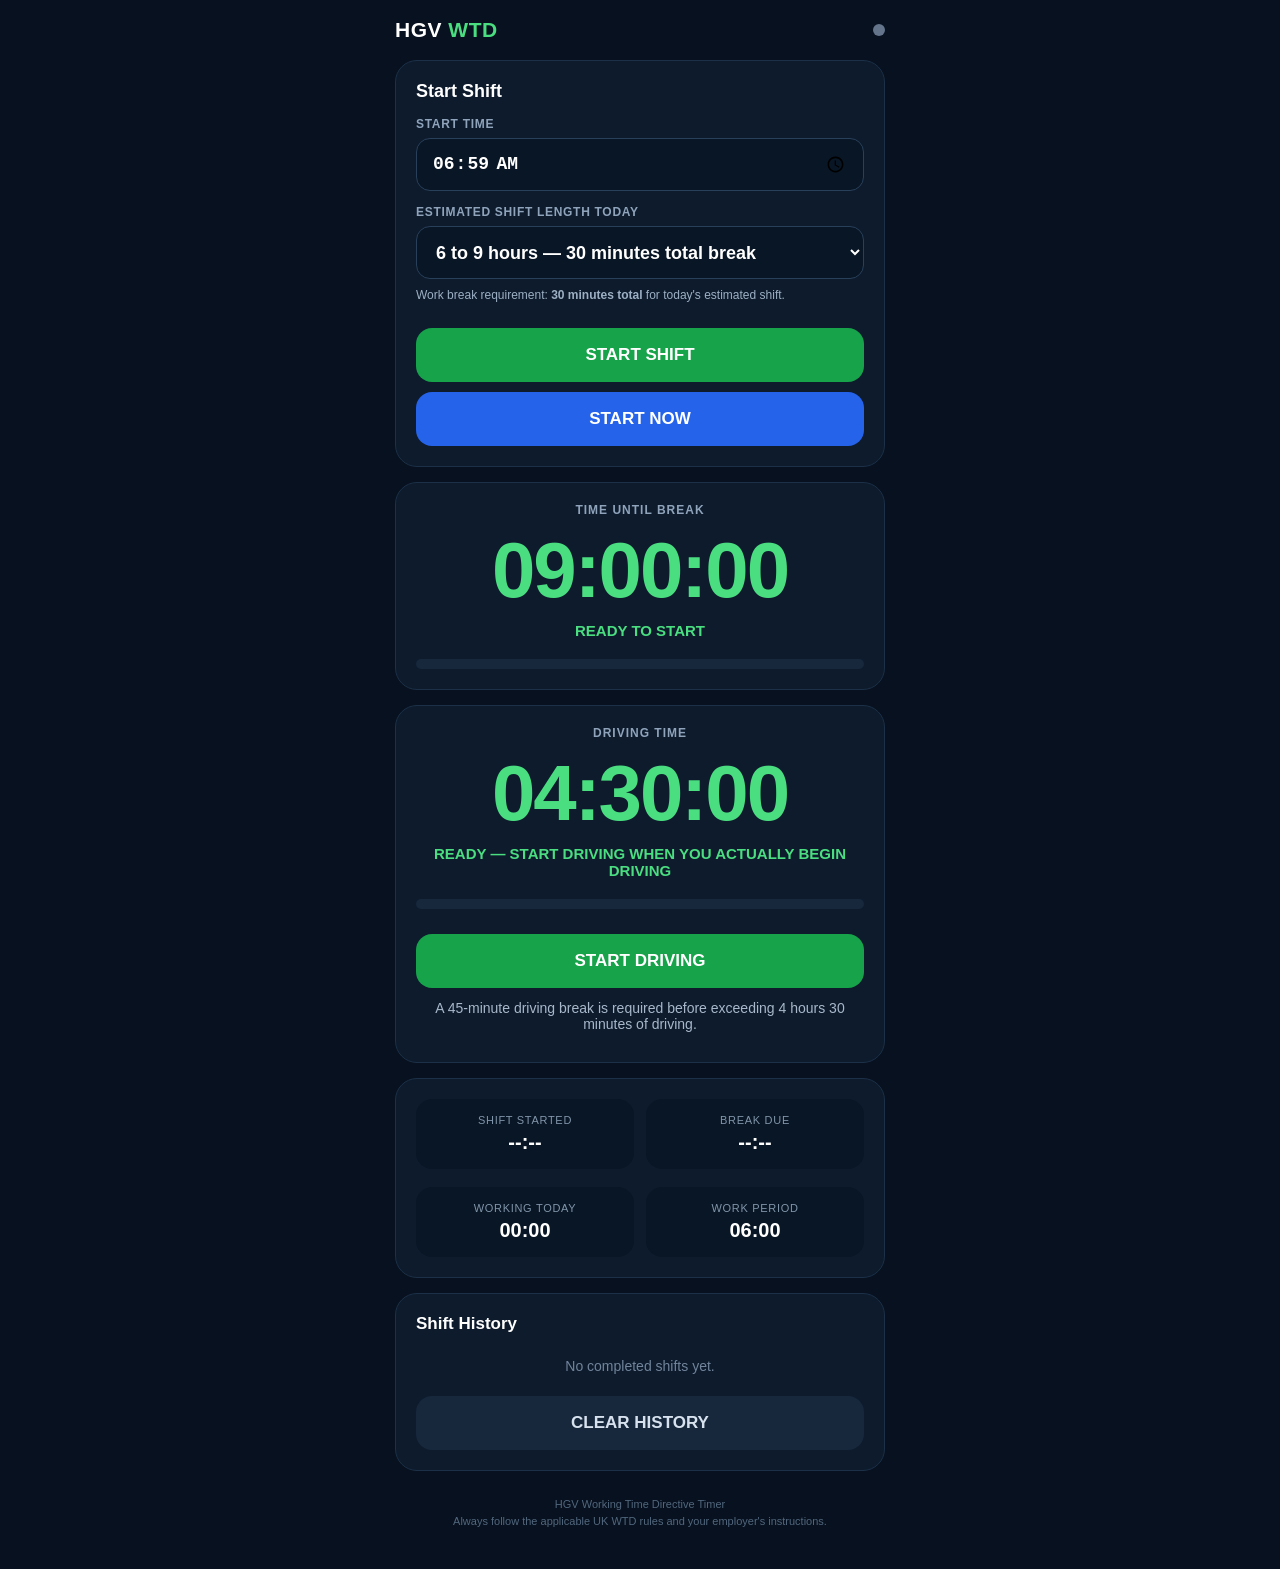
==== commit f53442d9: "t656" ====
--- a/wtd.html
+++ b/wtd.html
@@ -11,6 +11,7 @@
 
 <meta name="theme-color" content="#07111f">
 
+<meta name="mobile-web-app-capable" content="yes">
 <meta name="apple-mobile-web-app-capable" content="yes">
 <meta name="apple-mobile-web-app-status-bar-style" content="black-translucent">
 <meta name="apple-mobile-web-app-title" content="HGV WTD">
@@ -360,6 +361,53 @@
     display: block;
 }
 
+/* BREAK ALERT */
+.break-alert {
+    display: none;
+    border-radius: 15px;
+    padding: 14px;
+    margin-bottom: 15px;
+    text-align: center;
+    font-weight: 900;
+    font-size: 16px;
+    background: rgba(239,68,68,.18);
+    border: 2px solid #f87171;
+    color: #fca5a5;
+    animation: alertFlash 1s infinite;
+}
+
+.break-alert.visible {
+    display: block;
+}
+
+.field-hint {
+    margin-top: 8px;
+    font-size: 12px;
+    color: #9db0c3;
+    line-height: 1.45;
+}
+
+.driving-card {
+    margin-top: 15px;
+}
+
+.driving-buttons {
+    display: grid;
+    gap: 10px;
+    margin-top: 15px;
+}
+
+#drivingBreakMessage {
+    margin-top: 12px;
+}
+
+
+@keyframes alertFlash {
+    0%, 100% { opacity: 1; }
+    50% { opacity: .35; }
+}
+
+
 /* HISTORY */
 
 .history-title {
@@ -442,6 +490,10 @@
 
     </div>
 
+    <div id="breakAlert" class="break-alert">
+        🔔 BREAK ALERT — 30 MINUTES LEFT
+    </div>
+
 
     <!-- SETUP -->
 
@@ -468,40 +520,29 @@
         <div class="field">
 
             <label for="workPeriod">
-                Working Period
+                Estimated Shift Length Today
             </label>
 
             <select id="workPeriod">
 
-                <option value="240">
-                    4 hours
+                <option value="360" data-break="0">
+                    Up to 6 hours — No specific work break
                 </option>
 
-                <option value="270">
-                    4 hours 30 minutes
+                <option value="540" data-break="30" selected>
+                    6 to 9 hours — 30 minutes total break
                 </option>
 
-                <option value="300">
-                    5 hours
+                <option value="600" data-break="45">
+                    Over 9 hours — 45 minutes total break
                 </option>
 
-                <option value="330">
-                    5 hours 30 minutes
-                </option>
-
-                <option value="360" selected>
-                    6 hours
-                </option>
-
-                <option value="390">
-                    6 hours 30 minutes
-                </option>
-
-                <option value="420">
-                    7 hours
-                </option>
-
             </select>
+
+            <div id="breakRequirementHint"
+                 class="field-hint">
+                Work break requirement: <strong>30 minutes</strong>
+            </div>
 
         </div>
 
@@ -591,6 +632,66 @@
     </div>
 
 
+    <!-- DRIVING TIME -->
+
+    <div id="drivingCard" class="card driving-card">
+
+        <div class="label">
+            DRIVING TIME
+        </div>
+
+        <div id="drivingTimer"
+             class="main-timer timer-green">
+            04:30:00
+        </div>
+
+        <div id="drivingStatus"
+             class="status safe">
+            READY — START DRIVING WHEN YOU ACTUALLY BEGIN DRIVING
+        </div>
+
+        <div class="progress">
+            <div id="drivingProgressBar"
+                 class="progress-bar">
+            </div>
+        </div>
+
+        <div class="driving-buttons">
+
+            <button
+                id="startDrivingButton"
+                class="btn-start"
+                onclick="startDriving()">
+                START DRIVING
+            </button>
+
+            <button
+                id="startDrivingBreakButton"
+                class="btn-break"
+                onclick="startDrivingBreak()"
+                style="display:none;">
+                START DRIVING BREAK
+            </button>
+
+            <button
+                id="endDrivingBreakButton"
+                class="btn-end-break"
+                onclick="endDrivingBreak()"
+                disabled
+                style="display:none;">
+                END DRIVING BREAK
+            </button>
+
+        </div>
+
+        <div id="drivingBreakMessage"
+             class="break-message">
+            A 45-minute driving break is required before exceeding 4 hours 30 minutes of driving.
+        </div>
+
+    </div>
+
+
     <!-- BREAK -->
 
     <div id="breakCard"
@@ -612,7 +713,7 @@
         <div id="breakMessage"
              class="break-message">
 
-            Minimum qualifying break: 15 minutes
+            Minimum qualifying work break: 30 minutes
 
         </div>
 
@@ -763,7 +864,11 @@
    SETTINGS
 ========================================================= */
 
-const MIN_BREAK = 15 * 60;
+const MIN_BREAK = 30 * 60;
+
+const DRIVING_LIMIT = 4 * 60 * 60 + 30 * 60;
+const DRIVING_WARNING = 30 * 60;
+const DRIVING_BREAK = 45 * 60;
 
 const WARNING_TIME = 30 * 60;
 
@@ -790,6 +895,12 @@
     workLimitSeconds: 6 * 60 * 60,
 
     totalWorkedBeforeCurrentPeriod: 0,
+
+    drivingActive: false,
+    drivingBreakActive: false,
+    drivingStart: null,
+    drivingBreakStart: null,
+    totalDrivingBeforeBreak: 0,
 
     history: []
 
@@ -816,6 +927,49 @@
         "workPeriod"
     );
 
+const breakRequirementHint =
+    document.getElementById(
+        "breakRequirementHint"
+    );
+
+const drivingTimer =
+    document.getElementById(
+        "drivingTimer"
+    );
+
+const drivingStatus =
+    document.getElementById(
+        "drivingStatus"
+    );
+
+const drivingProgressBar =
+    document.getElementById(
+        "drivingProgressBar"
+    );
+
+const startDrivingButton =
+    document.getElementById(
+        "startDrivingButton"
+    );
+
+const startDrivingBreakButton =
+    document.getElementById(
+        "startDrivingBreakButton"
+    );
+
+const endDrivingBreakButton =
+    document.getElementById(
+        "endDrivingBreakButton"
+    );
+
+const drivingBreakMessage =
+    document.getElementById(
+        "drivingBreakMessage"
+    );
+
+let notifiedDrivingWarning = false;
+let notifiedDrivingDanger = false;
+
 
 /* =========================================================
    SERVICE WORKER REGISTRATION
@@ -833,6 +987,118 @@
             );
 
         });
+
+}
+
+
+/* =========================================================
+   SOUND ALERT
+========================================================= */
+
+let audioCtx = null;
+
+
+function unlockAudio() {
+
+    try {
+
+        if (!audioCtx) {
+
+            audioCtx = new (
+                window.AudioContext ||
+                window.webkitAudioContext
+            )();
+
+        }
+
+        if (audioCtx.state === "suspended") {
+
+            audioCtx.resume();
+
+        }
+
+    } catch (e) {
+
+        console.log(
+            "Audio unlock failed:",
+            e
+        );
+
+    }
+
+}
+
+
+function playBeep(times) {
+
+    if (!audioCtx) {
+
+        return;
+
+    }
+
+    if (audioCtx.state === "suspended") {
+
+        audioCtx.resume();
+
+    }
+
+
+    const count =
+        times || 1;
+
+
+    for (let i = 0; i < count; i++) {
+
+        const startTime =
+            audioCtx.currentTime +
+            (i * 0.35);
+
+
+        const oscillator =
+            audioCtx.createOscillator();
+
+        const gain =
+            audioCtx.createGain();
+
+
+        oscillator.type =
+            "sine";
+
+        oscillator.frequency.setValueAtTime(
+            880,
+            startTime
+        );
+
+
+        gain.gain.setValueAtTime(
+            0.0001,
+            startTime
+        );
+
+        gain.gain.exponentialRampToValueAtTime(
+            0.5,
+            startTime + 0.02
+        );
+
+        gain.gain.exponentialRampToValueAtTime(
+            0.0001,
+            startTime + 0.25
+        );
+
+
+        oscillator.connect(gain);
+
+        gain.connect(
+            audioCtx.destination
+        );
+
+
+        oscillator.start(startTime);
+
+        oscillator.stop(startTime + 0.25);
+
+    }
 
 }
 
@@ -1181,10 +1447,53 @@
 }
 
 
+function getShiftBreakMinutes() {
+    const option =
+        workPeriodSelect.options[
+            workPeriodSelect.selectedIndex
+        ];
+
+    return Number(
+        option.getAttribute("data-break") || 0
+    );
+}
+
+function getShiftBreakText() {
+    const minutes = getShiftBreakMinutes();
+
+    if (minutes === 0) {
+        return "No specific work break";
+    }
+
+    return minutes + " minutes total break";
+}
+
+function updateBreakRequirementHint() {
+    if (!breakRequirementHint) return;
+
+    const minutes = getShiftBreakMinutes();
+
+    if (minutes === 0) {
+        breakRequirementHint.innerHTML =
+            "Work break requirement: <strong>No specific break for WTD shift length</strong>. Driving rules may still require a break.";
+    } else {
+        breakRequirementHint.innerHTML =
+            "Work break requirement: <strong>" +
+            minutes +
+            " minutes total</strong> for today's estimated shift.";
+    }
+}
+
+function getRequiredWorkBreakSeconds() {
+    return getShiftBreakMinutes() * 60;
+}
+
+
 /* =========================================================
    START SHIFT
 ========================================================= */
 
+
 function startShift(timestamp) {
 
     if (state.shiftActive) {
@@ -1198,6 +1507,11 @@
        this must happen inside a click handler */
 
     requestNotificationPermission();
+
+    /* Unlock the sound alert — must also happen inside
+       a click handler, otherwise iOS blocks audio later */
+
+    unlockAudio();
 
 
     const selectedLimit =
@@ -1227,8 +1541,17 @@
     state.totalWorkedBeforeCurrentPeriod =
         0;
 
+    state.drivingActive = false;
+    state.drivingBreakActive = false;
+    state.drivingStart = null;
+    state.drivingBreakStart = null;
+    state.totalDrivingBeforeBreak = 0;
+
     notifiedWarning =
         false;
+
+    notifiedDrivingWarning = false;
+    notifiedDrivingDanger = false;
 
     notifiedDanger =
         false;
@@ -1338,9 +1661,18 @@
     state.totalWorkedBeforeCurrentPeriod =
         0;
 
+    state.drivingActive = false;
+    state.drivingBreakActive = false;
+    state.drivingStart = null;
+    state.drivingBreakStart = null;
+    state.totalDrivingBeforeBreak = 0;
+
     notifiedWarning =
         false;
 
+    notifiedDrivingWarning = false;
+    notifiedDrivingDanger = false;
+
     notifiedDanger =
         false;
 
@@ -1349,12 +1681,115 @@
 
     updateUI();
 
+}
+
+
+/* =========================================================
+   DRIVING TIME — 4 HOURS 30 MINUTES
+========================================================= */
+
+function getDrivingSeconds() {
+
+    if (!state.drivingActive || state.drivingBreakActive) {
+        return state.totalDrivingBeforeBreak || 0;
+    }
+
+    return (
+        state.totalDrivingBeforeBreak +
+        Math.max(
+            0,
+            Math.floor(
+                (Date.now() - state.drivingStart) / 1000
+            )
+        )
+    );
+}
+
+function startDriving() {
+
+    if (!state.shiftActive || state.drivingActive) {
+        return;
+    }
+
+    state.drivingActive = true;
+    state.drivingBreakActive = false;
+    state.drivingStart = Date.now();
+
+    notifiedDrivingWarning = false;
+    notifiedDrivingDanger = false;
+
+    saveState();
+    updateUI();
+}
+
+function startDrivingBreak() {
+
+    if (!state.drivingActive) {
+        return;
+    }
+
+    state.totalDrivingBeforeBreak =
+        getDrivingSeconds();
+
+    state.drivingActive = false;
+    state.drivingBreakActive = true;
+    state.drivingBreakStart = Date.now();
+
+    saveState();
+    updateUI();
+}
+
+function getDrivingBreakSeconds() {
+
+    if (!state.drivingBreakActive ||
+        !state.drivingBreakStart) {
+        return 0;
+    }
+
+    return Math.max(
+        0,
+        Math.floor(
+            (Date.now() - state.drivingBreakStart) / 1000
+        )
+    );
+}
+
+function endDrivingBreak() {
+
+    if (!state.drivingBreakActive) {
+        return;
+    }
+
+    const seconds =
+        getDrivingBreakSeconds();
+
+    if (seconds < DRIVING_BREAK) {
+
+        alert(
+            "The driving break must reach 45 minutes."
+        );
+
+        return;
+    }
+
+    state.totalDrivingBeforeBreak = 0;
+    state.drivingBreakActive = false;
+    state.drivingBreakStart = null;
+    state.drivingActive = true;
+    state.drivingStart = Date.now();
+
+    notifiedDrivingWarning = false;
+    notifiedDrivingDanger = false;
+
+    saveState();
+    updateUI();
 }
 
 
 /* =========================================================
    WORK TIME
 ========================================================= */
+
 
 function getCurrentWorkSeconds() {
 
@@ -1398,6 +1833,10 @@
 
 function startBreak() {
 
+    if (breakAlert) {
+        breakAlert.classList.remove("visible");
+    }
+
     if (
         !state.shiftActive ||
         state.breakActive
@@ -1453,13 +1892,19 @@
         );
 
 
+    const requiredBreak =
+        getRequiredWorkBreakSeconds();
+
     if (
+        requiredBreak > 0 &&
         breakSeconds <
-        MIN_BREAK
+        requiredBreak
     ) {
 
         alert(
-            "The break has not reached 15 minutes yet."
+            "The required work break for today's estimated shift is " +
+            getShiftBreakMinutes() +
+            " minutes."
         );
 
         return;
@@ -1617,10 +2062,161 @@
 }
 
 
+function updateDrivingUI() {
+
+    if (!drivingTimer) return;
+
+    const seconds =
+        getDrivingSeconds();
+
+    if (state.drivingBreakActive) {
+
+        const breakSeconds =
+            getDrivingBreakSeconds();
+
+        drivingTimer.textContent =
+            "BREAK " +
+            formatTime(
+                breakSeconds
+            );
+
+        drivingStatus.textContent =
+            breakSeconds >= DRIVING_BREAK
+                ? "45-MINUTE DRIVING BREAK COMPLETE"
+                : "DRIVING BREAK — " +
+                  formatTime(
+                      DRIVING_BREAK - breakSeconds
+                  ) +
+                  " remaining";
+
+        drivingStatus.className =
+            "status safe";
+
+        drivingProgressBar.style.width =
+            Math.min(
+                100,
+                (breakSeconds / DRIVING_BREAK) * 100
+            ) + "%";
+
+        startDrivingButton.style.display =
+            "none";
+
+        startDrivingBreakButton.style.display =
+            "none";
+
+        endDrivingBreakButton.style.display =
+            "block";
+
+        endDrivingBreakButton.disabled =
+            breakSeconds < DRIVING_BREAK;
+
+        return;
+    }
+
+    const remaining =
+        Math.max(
+            0,
+            DRIVING_LIMIT - seconds
+        );
+
+    drivingTimer.textContent =
+        formatTime(
+            remaining
+        );
+
+    drivingProgressBar.style.width =
+        Math.min(
+            100,
+            (seconds / DRIVING_LIMIT) * 100
+        ) + "%";
+
+    startDrivingButton.style.display =
+        state.drivingActive
+            ? "none"
+            : "block";
+
+    startDrivingBreakButton.style.display =
+        state.drivingActive
+            ? "block"
+            : "none";
+
+    endDrivingBreakButton.style.display =
+        "none";
+
+    if (!state.drivingActive) {
+
+        drivingStatus.textContent =
+            "READY — START DRIVING WHEN YOU ACTUALLY BEGIN DRIVING";
+
+        drivingStatus.className =
+            "status safe";
+
+        return;
+    }
+
+    if (remaining <= 0) {
+
+        drivingStatus.textContent =
+            "DRIVING LIMIT REACHED — TAKE A 45-MINUTE BREAK";
+
+        drivingStatus.className =
+            "status danger";
+
+        drivingTimer.className =
+            "main-timer timer-red";
+
+        if (!notifiedDrivingDanger) {
+
+            sendNotification(
+                "DRIVING BREAK REQUIRED",
+                "You have reached 4 hours 30 minutes of driving. Take a 45-minute break before continuing."
+            );
+
+            playBeep(3);
+            notifiedDrivingDanger = true;
+        }
+
+    } else if (remaining <= DRIVING_WARNING) {
+
+        drivingStatus.textContent =
+            "DRIVING BREAK DUE SOON — 30 MINUTES LEFT";
+
+        drivingStatus.className =
+            "status warning";
+
+        drivingTimer.className =
+            "main-timer timer-orange";
+
+        if (!notifiedDrivingWarning) {
+
+            sendNotification(
+                "Driving break due soon",
+                "You have 30 minutes of driving left before the 4 hours 30 minutes limit."
+            );
+
+            playBeep(2);
+            notifiedDrivingWarning = true;
+        }
+
+    } else {
+
+        drivingStatus.textContent =
+            "DRIVING — 4 HOURS 30 MINUTES MAX";
+
+        drivingStatus.className =
+            "status safe";
+
+        drivingTimer.className =
+            "main-timer timer-green";
+    }
+}
+
+
 /* =========================================================
    UPDATE UI
 ========================================================= */
 
+
 function updateUI() {
 
     const mainTimer =
@@ -1690,6 +2286,8 @@
 
 
     updateNotifyBanner();
+    updateBreakRequirementHint();
+    updateDrivingUI();
 
 
     selectedPeriod.textContent =
@@ -1840,7 +2438,10 @@
                 100,
                 (
                     breakSeconds /
-                    MIN_BREAK
+                    Math.max(
+                        1,
+                        getRequiredWorkBreakSeconds()
+                    )
                 ) * 100
             );
 
@@ -1849,13 +2450,28 @@
             percent + "%";
 
 
+        const requiredBreak =
+            getRequiredWorkBreakSeconds();
+
         if (
+            requiredBreak === 0
+        ) {
+
+            breakMessage.textContent =
+                "No specific WTD work break is required for this shift length.";
+
+            endBreakButton.disabled =
+                false;
+
+        } else if (
             breakSeconds >=
-            MIN_BREAK
+            requiredBreak
         ) {
 
             breakMessage.textContent =
-                "✓ 15-minute qualifying break reached.";
+                "✓ " +
+                getShiftBreakMinutes() +
+                "-minute qualifying work break reached.";
 
             endBreakButton.disabled =
                 false;
@@ -1972,6 +2588,8 @@
                 "You've reached your working-period limit. Take your break."
             );
 
+            playBeep(3);
+
             notifiedDanger = true;
 
         }
@@ -2003,8 +2621,10 @@
 
             sendNotification(
                 "Break due soon",
-                "30 minutes left before your working-period limit."
+                "30 minutes left — prepare to take your 30-minute break."
             );
+
+            playBeep(1);
 
             notifiedWarning = true;
 
@@ -2154,6 +2774,8 @@
                     seconds
                 );
 
+            updateBreakRequirementHint();
+
         }
 
     }
@@ -2173,10 +2795,20 @@
     state.shiftActive
 ) {
 
-    workPeriodSelect.value =
-        String(
-            state.workLimitSeconds / 60
-        );
+    const oldMinutes =
+        state.workLimitSeconds / 60;
+
+    if (oldMinutes <= 360) {
+        workPeriodSelect.value = "360";
+    } else if (oldMinutes <= 540) {
+        workPeriodSelect.value = "540";
+    } else {
+        workPeriodSelect.value = "600";
+    }
+
+} else {
+
+    workPeriodSelect.value = "540";
 
 }
 
@@ -2272,4 +2904,4 @@
 </script>
 
 </body>
-</html>
+</html>
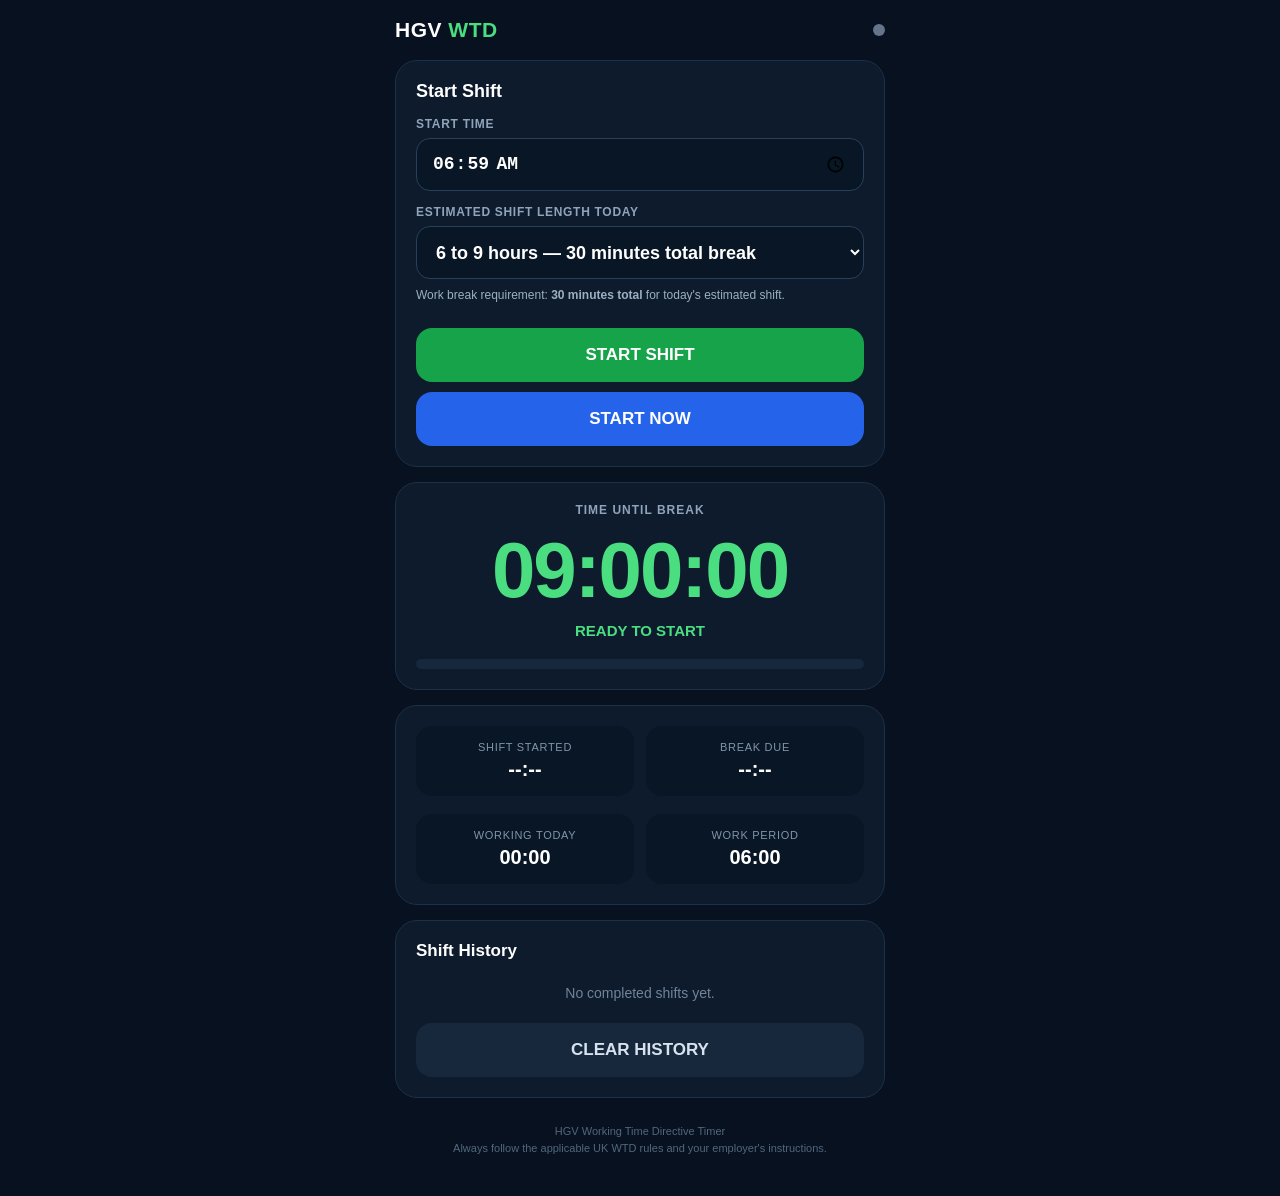
==== commit d0408219: "DDD" ====
--- a/wtd.html
+++ b/wtd.html
@@ -632,64 +632,7 @@
     </div>
 
 
-    <!-- DRIVING TIME -->
-
-    <div id="drivingCard" class="card driving-card">
-
-        <div class="label">
-            DRIVING TIME
-        </div>
-
-        <div id="drivingTimer"
-             class="main-timer timer-green">
-            04:30:00
-        </div>
-
-        <div id="drivingStatus"
-             class="status safe">
-            READY — START DRIVING WHEN YOU ACTUALLY BEGIN DRIVING
-        </div>
-
-        <div class="progress">
-            <div id="drivingProgressBar"
-                 class="progress-bar">
-            </div>
-        </div>
-
-        <div class="driving-buttons">
-
-            <button
-                id="startDrivingButton"
-                class="btn-start"
-                onclick="startDriving()">
-                START DRIVING
-            </button>
-
-            <button
-                id="startDrivingBreakButton"
-                class="btn-break"
-                onclick="startDrivingBreak()"
-                style="display:none;">
-                START DRIVING BREAK
-            </button>
-
-            <button
-                id="endDrivingBreakButton"
-                class="btn-end-break"
-                onclick="endDrivingBreak()"
-                disabled
-                style="display:none;">
-                END DRIVING BREAK
-            </button>
-
-        </div>
-
-        <div id="drivingBreakMessage"
-             class="break-message">
-            A 45-minute driving break is required before exceeding 4 hours 30 minutes of driving.
-        </div>
-
-    </div>
+    
 
 
     <!-- BREAK -->
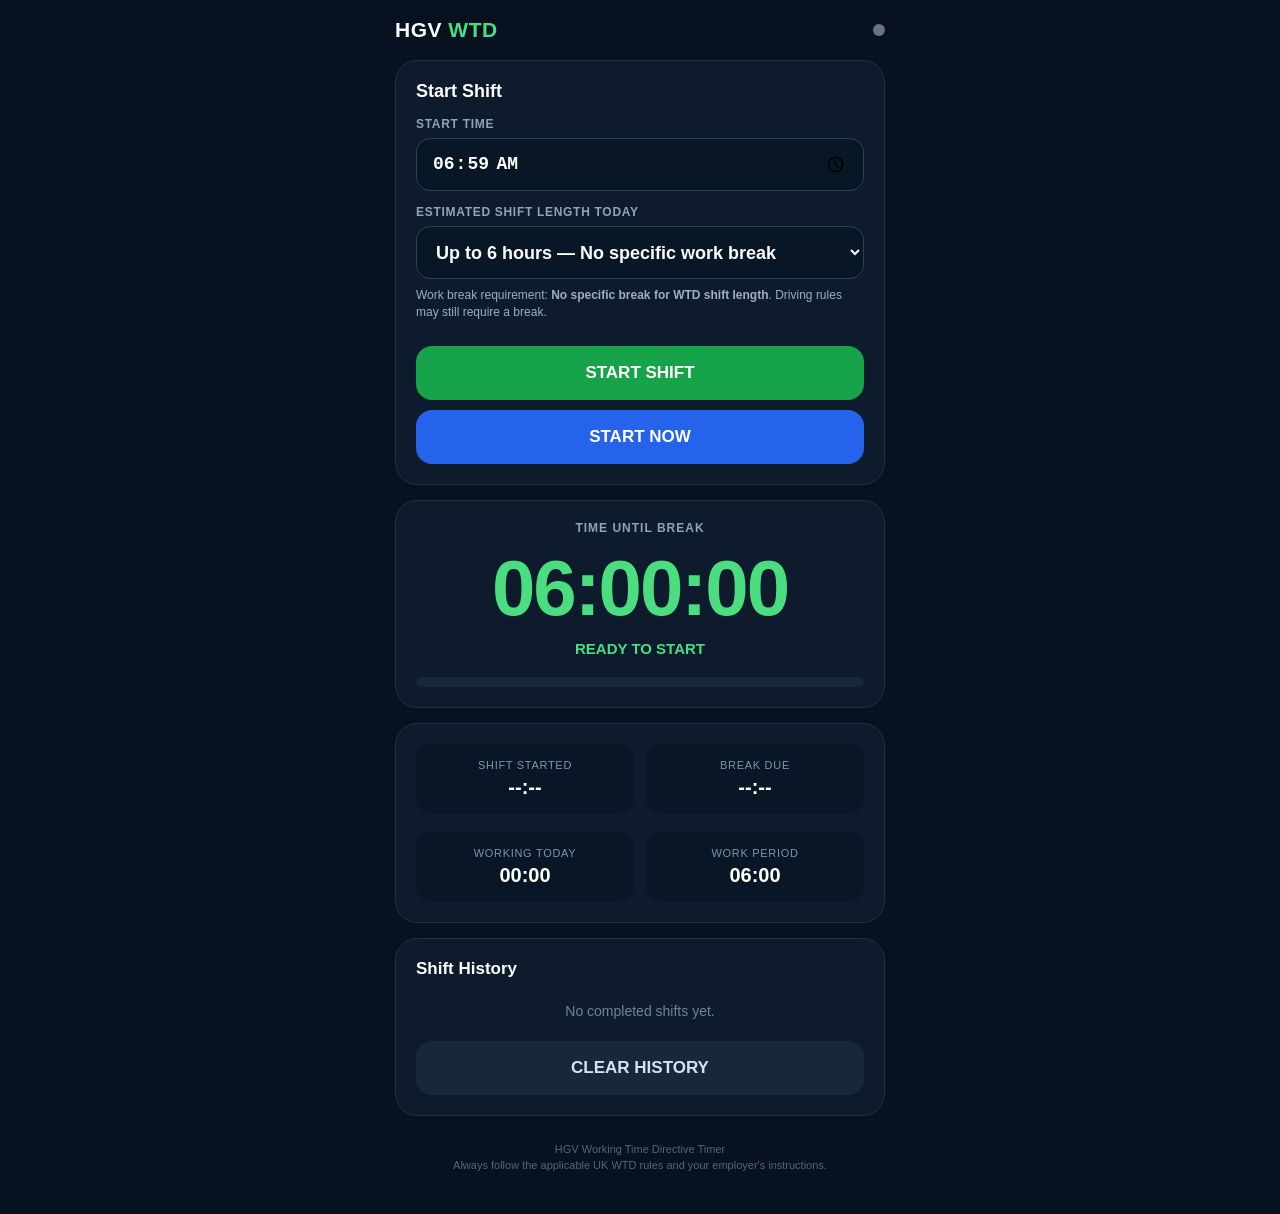
==== commit 3ce3554a: "iuy" ====
--- a/wtd.html
+++ b/wtd.html
@@ -529,7 +529,7 @@
                     Up to 6 hours — No specific work break
                 </option>
 
-                <option value="540" data-break="30" selected>
+                <option value="360" data-break="30" selected>
                     6 to 9 hours — 30 minutes total break
                 </option>
 
@@ -2743,15 +2743,15 @@
 
     if (oldMinutes <= 360) {
         workPeriodSelect.value = "360";
-    } else if (oldMinutes <= 540) {
-        workPeriodSelect.value = "540";
+    } else if (oldMinutes <= 360) {
+        workPeriodSelect.value = "360";
     } else {
         workPeriodSelect.value = "600";
     }
 
 } else {
 
-    workPeriodSelect.value = "540";
+    workPeriodSelect.value = "360";
 
 }
 
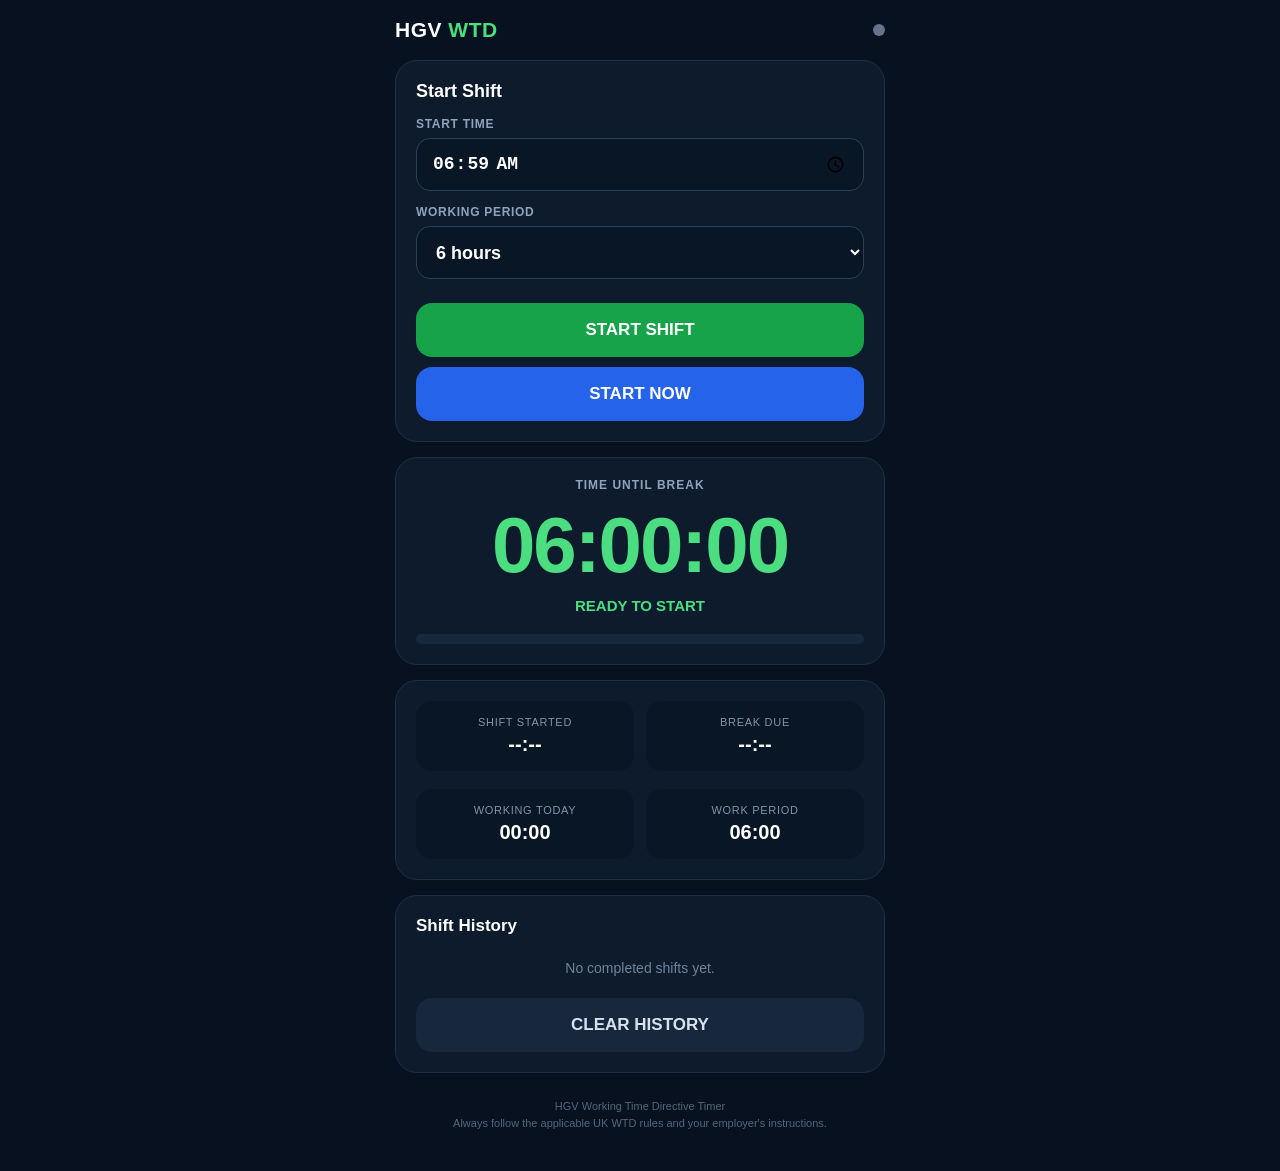
==== commit 3569cee1: "eda" ====
--- a/wtd.html
+++ b/wtd.html
@@ -221,6 +221,10 @@
     transform: scale(.98);
 }
 
+button:disabled {
+    opacity: .45;
+}
+
 .btn-start {
     background: #16a34a;
 }
@@ -341,73 +345,6 @@
     color: #f87171;
 }
 
-/* NOTIFY BANNER */
-
-.notify-banner {
-    display: none;
-    border-radius: 15px;
-    padding: 12px 14px;
-    margin-bottom: 15px;
-    text-align: center;
-    font-weight: 700;
-    font-size: 13px;
-    background: rgba(37,99,235,.12);
-    border: 1px solid rgba(37,99,235,.35);
-    color: #93c5fd;
-    cursor: pointer;
-}
-
-.notify-banner.visible {
-    display: block;
-}
-
-/* BREAK ALERT */
-.break-alert {
-    display: none;
-    border-radius: 15px;
-    padding: 14px;
-    margin-bottom: 15px;
-    text-align: center;
-    font-weight: 900;
-    font-size: 16px;
-    background: rgba(239,68,68,.18);
-    border: 2px solid #f87171;
-    color: #fca5a5;
-    animation: alertFlash 1s infinite;
-}
-
-.break-alert.visible {
-    display: block;
-}
-
-.field-hint {
-    margin-top: 8px;
-    font-size: 12px;
-    color: #9db0c3;
-    line-height: 1.45;
-}
-
-.driving-card {
-    margin-top: 15px;
-}
-
-.driving-buttons {
-    display: grid;
-    gap: 10px;
-    margin-top: 15px;
-}
-
-#drivingBreakMessage {
-    margin-top: 12px;
-}
-
-
-@keyframes alertFlash {
-    0%, 100% { opacity: 1; }
-    50% { opacity: .35; }
-}
-
-
 /* HISTORY */
 
 .history-title {
@@ -444,6 +381,96 @@
     font-weight: 800;
 }
 
+/* ALARM */
+
+.alarm-overlay {
+    position: fixed;
+    inset: 0;
+    z-index: 99999;
+    display: none;
+    align-items: center;
+    justify-content: center;
+    padding: 20px;
+    background: rgba(3, 8, 15, .94);
+}
+
+.alarm-overlay.visible {
+    display: flex;
+}
+
+.alarm-box {
+    width: 100%;
+    max-width: 480px;
+    background: #0d1b2d;
+    border: 2px solid #f87171;
+    border-radius: 28px;
+    padding: 28px 20px;
+    text-align: center;
+    box-shadow:
+        0 0 50px rgba(248,113,113,.35);
+    animation: alarmPulse .8s infinite alternate;
+}
+
+.alarm-icon {
+    font-size: 64px;
+    margin-bottom: 10px;
+}
+
+.alarm-title {
+    color: #f87171;
+    font-size: 28px;
+    font-weight: 950;
+    line-height: 1.1;
+    margin-bottom: 12px;
+}
+
+.alarm-text {
+    color: #f8fafc;
+    font-size: 18px;
+    font-weight: 800;
+    line-height: 1.4;
+}
+
+.alarm-countdown {
+    color: #fbbf24;
+    font-size: 18px;
+    font-weight: 900;
+    margin-top: 14px;
+}
+
+.stop-alarm-button {
+    background: #dc2626;
+    font-size: 20px;
+    padding: 20px;
+    margin-top: 22px;
+}
+
+@keyframes alarmPulse {
+
+    from {
+        transform: scale(1);
+        box-shadow:
+            0 0 30px rgba(248,113,113,.25);
+    }
+
+    to {
+        transform: scale(1.015);
+        box-shadow:
+            0 0 65px rgba(248,113,113,.65);
+    }
+
+}
+
+/* WARNING ALARM */
+
+.alarm-box.warning-alarm {
+    border-color: #fbbf24;
+}
+
+.alarm-box.warning-alarm .alarm-title {
+    color: #fbbf24;
+}
+
 /* FOOTER */
 
 .footer {
@@ -480,21 +507,6 @@
     </div>
 
 
-    <!-- NOTIFICATION PERMISSION BANNER -->
-
-    <div id="notifyBanner"
-         class="notify-banner"
-         onclick="requestNotificationPermission()">
-
-        🔔 Tap to enable break alerts
-
-    </div>
-
-    <div id="breakAlert" class="break-alert">
-        🔔 BREAK ALERT — 30 MINUTES LEFT
-    </div>
-
-
     <!-- SETUP -->
 
     <div id="setupCard" class="card">
@@ -520,29 +532,40 @@
         <div class="field">
 
             <label for="workPeriod">
-                Estimated Shift Length Today
+                Working Period
             </label>
 
             <select id="workPeriod">
 
-                <option value="360" data-break="0">
-                    Up to 6 hours — No specific work break
+                <option value="240">
+                    4 hours
                 </option>
 
-                <option value="360" data-break="30" selected>
-                    6 to 9 hours — 30 minutes total break
+                <option value="270">
+                    4 hours 30 minutes
                 </option>
 
-                <option value="600" data-break="45">
-                    Over 9 hours — 45 minutes total break
+                <option value="300">
+                    5 hours
                 </option>
 
+                <option value="330">
+                    5 hours 30 minutes
+                </option>
+
+                <option value="360" selected>
+                    6 hours
+                </option>
+
+                <option value="390">
+                    6 hours 30 minutes
+                </option>
+
+                <option value="420">
+                    7 hours
+                </option>
+
             </select>
-
-            <div id="breakRequirementHint"
-                 class="field-hint">
-                Work break requirement: <strong>30 minutes</strong>
-            </div>
 
         </div>
 
@@ -632,9 +655,6 @@
     </div>
 
 
-    
-
-
     <!-- BREAK -->
 
     <div id="breakCard"
@@ -656,7 +676,7 @@
         <div id="breakMessage"
              class="break-message">
 
-            Minimum qualifying work break: 30 minutes
+            Minimum qualifying break: 15 minutes
 
         </div>
 
@@ -798,6 +818,57 @@
 </div>
 
 
+<!-- =====================================================
+     ALARM OVERLAY
+===================================================== -->
+
+<div id="alarmOverlay"
+     class="alarm-overlay">
+
+    <div id="alarmBox"
+         class="alarm-box">
+
+        <div id="alarmIcon"
+             class="alarm-icon">
+
+            ⚠️
+
+        </div>
+
+        <div id="alarmTitle"
+             class="alarm-title">
+
+            WTD BREAK WARNING
+
+        </div>
+
+        <div id="alarmText"
+             class="alarm-text">
+
+            Your working-period limit is approaching.
+
+        </div>
+
+        <div id="alarmCountdown"
+             class="alarm-countdown">
+
+            ALARM ACTIVE
+
+        </div>
+
+        <button
+            class="stop-alarm-button"
+            onclick="stopAlarm()">
+
+            🔇 STOP ALARM
+
+        </button>
+
+    </div>
+
+</div>
+
+
 <script>
 
 "use strict";
@@ -807,13 +878,25 @@
    SETTINGS
 ========================================================= */
 
-const MIN_BREAK = 30 * 60;
-
-const DRIVING_LIMIT = 4 * 60 * 60 + 30 * 60;
-const DRIVING_WARNING = 30 * 60;
-const DRIVING_BREAK = 45 * 60;
+const MIN_BREAK = 15 * 60;
 
 const WARNING_TIME = 30 * 60;
+
+
+/*
+   Alarm duration.
+
+   WARNING:
+   30 seconds
+
+   LIMIT:
+   60 seconds
+*/
+
+const WARNING_ALARM_DURATION = 30;
+
+const LIMIT_ALARM_DURATION = 60;
+
 
 const STORAGE_KEY =
     "hgv_wtd_timer_v2";
@@ -839,21 +922,13 @@
 
     totalWorkedBeforeCurrentPeriod: 0,
 
-    drivingActive: false,
-    drivingBreakActive: false,
-    drivingStart: null,
-    drivingBreakStart: null,
-    totalDrivingBeforeBreak: 0,
-
-    history: []
+    history: [],
+
+    warningAlarmPlayed: false,
+
+    limitAlarmPlayed: false
 
 };
-
-/* Flags so each notification only fires once per work period */
-
-let notifiedWarning = false;
-
-let notifiedDanger = false;
 
 
 /* =========================================================
@@ -870,315 +945,415 @@
         "workPeriod"
     );
 
-const breakRequirementHint =
-    document.getElementById(
-        "breakRequirementHint"
-    );
-
-const drivingTimer =
-    document.getElementById(
-        "drivingTimer"
-    );
-
-const drivingStatus =
-    document.getElementById(
-        "drivingStatus"
-    );
-
-const drivingProgressBar =
-    document.getElementById(
-        "drivingProgressBar"
-    );
-
-const startDrivingButton =
-    document.getElementById(
-        "startDrivingButton"
-    );
-
-const startDrivingBreakButton =
-    document.getElementById(
-        "startDrivingBreakButton"
-    );
-
-const endDrivingBreakButton =
-    document.getElementById(
-        "endDrivingBreakButton"
-    );
-
-const drivingBreakMessage =
-    document.getElementById(
-        "drivingBreakMessage"
-    );
-
-let notifiedDrivingWarning = false;
-let notifiedDrivingDanger = false;
-
 
 /* =========================================================
-   SERVICE WORKER REGISTRATION
+   AUDIO ALARM SYSTEM
 ========================================================= */
 
-if ("serviceWorker" in navigator) {
-
-    navigator.serviceWorker
-        .register("/service-worker.js")
-        .catch(function (err) {
-
-            console.log(
-                "Service worker registration failed:",
-                err
-            );
-
-        });
-
-}
-
-
-/* =========================================================
-   SOUND ALERT
-========================================================= */
-
-let audioCtx = null;
-
-
-function unlockAudio() {
+let audioContext = null;
+
+let alarmInterval = null;
+
+let alarmStopTimeout = null;
+
+let alarmCountdownInterval = null;
+
+let alarmEndTime = null;
+
+
+/*
+   Create/resume the audio engine.
+
+   This is intentionally started after the
+   user presses START SHIFT.
+*/
+
+function initializeAudio() {
 
     try {
 
-        if (!audioCtx) {
-
-            audioCtx = new (
+        if (!audioContext) {
+
+            const AudioContext =
                 window.AudioContext ||
-                window.webkitAudioContext
-            )();
+                window.webkitAudioContext;
+
+            if (AudioContext) {
+
+                audioContext =
+                    new AudioContext();
+
+            }
 
         }
 
-        if (audioCtx.state === "suspended") {
-
-            audioCtx.resume();
+
+        if (
+            audioContext &&
+            audioContext.state === "suspended"
+        ) {
+
+            audioContext.resume();
 
         }
 
-    } catch (e) {
+    }
+
+    catch (error) {
 
         console.log(
-            "Audio unlock failed:",
-            e
-        );
-
-    }
-
-}
-
-
-function playBeep(times) {
-
-    if (!audioCtx) {
-
-        return;
-
-    }
-
-    if (audioCtx.state === "suspended") {
-
-        audioCtx.resume();
-
-    }
-
-
-    const count =
-        times || 1;
-
-
-    for (let i = 0; i < count; i++) {
-
-        const startTime =
-            audioCtx.currentTime +
-            (i * 0.35);
+            "Audio initialization unavailable",
+            error
+        );
+
+    }
+
+}
+
+
+/*
+   One loud alarm tone.
+
+   The tone alternates between two frequencies
+   so it sounds more like an alarm than a single beep.
+*/
+
+function playAlarmTone() {
+
+    try {
+
+        initializeAudio();
+
+        if (!audioContext) {
+
+            return;
+
+        }
+
+
+        const now =
+            audioContext.currentTime;
 
 
         const oscillator =
-            audioCtx.createOscillator();
+            audioContext.createOscillator();
 
         const gain =
-            audioCtx.createGain();
+            audioContext.createGain();
 
 
         oscillator.type =
-            "sine";
+            "square";
+
 
         oscillator.frequency.setValueAtTime(
             880,
-            startTime
+            now
+        );
+
+        oscillator.frequency.setValueAtTime(
+            660,
+            now + 0.18
+        );
+
+        oscillator.frequency.setValueAtTime(
+            880,
+            now + 0.36
         );
 
 
         gain.gain.setValueAtTime(
             0.0001,
-            startTime
+            now
         );
 
         gain.gain.exponentialRampToValueAtTime(
-            0.5,
-            startTime + 0.02
+            0.65,
+            now + 0.02
         );
 
         gain.gain.exponentialRampToValueAtTime(
             0.0001,
-            startTime + 0.25
+            now + 0.48
         );
 
 
         oscillator.connect(gain);
 
         gain.connect(
-            audioCtx.destination
-        );
-
-
-        oscillator.start(startTime);
-
-        oscillator.stop(startTime + 0.25);
-
-    }
-
-}
-
-
-/* =========================================================
-   NOTIFICATIONS
-========================================================= */
-
-function updateNotifyBanner() {
-
-    const banner =
+            audioContext.destination
+        );
+
+
+        oscillator.start(now);
+
+        oscillator.stop(
+            now + 0.5
+        );
+
+    }
+
+    catch (error) {
+
+        console.log(
+            "Alarm sound error",
+            error
+        );
+
+    }
+
+}
+
+
+/*
+   Start a repeating alarm.
+*/
+
+function startAlarm(
+    type
+) {
+
+    stopAlarm(false);
+
+
+    initializeAudio();
+
+
+    const isLimit =
+        type === "limit";
+
+
+    const duration =
+        isLimit
+            ? LIMIT_ALARM_DURATION
+            : WARNING_ALARM_DURATION;
+
+
+    alarmEndTime =
+        Date.now() +
+        duration * 1000;
+
+
+    const overlay =
         document.getElementById(
-            "notifyBanner"
-        );
-
-    if (
-        "Notification" in window &&
-        Notification.permission === "default"
-    ) {
-
-        banner.classList.add(
+            "alarmOverlay"
+        );
+
+    const box =
+        document.getElementById(
+            "alarmBox"
+        );
+
+    const icon =
+        document.getElementById(
+            "alarmIcon"
+        );
+
+    const title =
+        document.getElementById(
+            "alarmTitle"
+        );
+
+    const text =
+        document.getElementById(
+            "alarmText"
+        );
+
+    const countdown =
+        document.getElementById(
+            "alarmCountdown"
+        );
+
+
+    if (isLimit) {
+
+        box.classList.remove(
+            "warning-alarm"
+        );
+
+        icon.textContent =
+            "🚨";
+
+        title.textContent =
+            "BREAK REQUIRED NOW";
+
+        text.textContent =
+            "Your working-period limit has been reached. TAKE YOUR BREAK NOW.";
+
+    }
+
+    else {
+
+        box.classList.add(
+            "warning-alarm"
+        );
+
+        icon.textContent =
+            "⚠️";
+
+        title.textContent =
+            "WTD BREAK WARNING";
+
+        text.textContent =
+            "Your working-period limit will be reached in 30 minutes.";
+
+    }
+
+
+    overlay.classList.add(
+        "visible"
+    );
+
+
+    function updateAlarmCountdown() {
+
+        const remaining =
+            Math.max(
+                0,
+                Math.ceil(
+                    (
+                        alarmEndTime -
+                        Date.now()
+                    ) / 1000
+                )
+            );
+
+
+        countdown.textContent =
+            "ALARM ACTIVE — " +
+            remaining +
+            " seconds";
+
+
+        if (
+            remaining <= 0
+        ) {
+
+            stopAlarm();
+
+        }
+
+    }
+
+
+    updateAlarmCountdown();
+
+
+    /*
+       First sound immediately.
+    */
+
+    playAlarmTone();
+
+
+    /*
+       Repeat the alarm every 1.2 seconds.
+    */
+
+    alarmInterval =
+        setInterval(
+            function() {
+
+                if (
+                    Date.now() >=
+                    alarmEndTime
+                ) {
+
+                    stopAlarm();
+
+                    return;
+
+                }
+
+                playAlarmTone();
+
+            },
+            1200
+        );
+
+
+    alarmCountdownInterval =
+        setInterval(
+            updateAlarmCountdown,
+            250
+        );
+
+
+    /*
+       Safety timeout.
+    */
+
+    alarmStopTimeout =
+        setTimeout(
+            function() {
+
+                stopAlarm();
+
+            },
+            duration * 1000
+        );
+
+}
+
+
+/*
+   Stop the repeating alarm.
+*/
+
+function stopAlarm(
+    updateState = true
+) {
+
+    if (alarmInterval) {
+
+        clearInterval(
+            alarmInterval
+        );
+
+        alarmInterval =
+            null;
+
+    }
+
+
+    if (alarmStopTimeout) {
+
+        clearTimeout(
+            alarmStopTimeout
+        );
+
+        alarmStopTimeout =
+            null;
+
+    }
+
+
+    if (alarmCountdownInterval) {
+
+        clearInterval(
+            alarmCountdownInterval
+        );
+
+        alarmCountdownInterval =
+            null;
+
+    }
+
+
+    alarmEndTime =
+        null;
+
+
+    const overlay =
+        document.getElementById(
+            "alarmOverlay"
+        );
+
+    if (overlay) {
+
+        overlay.classList.remove(
             "visible"
         );
-
-    } else {
-
-        banner.classList.remove(
-            "visible"
-        );
-
-    }
-
-}
-
-
-function requestNotificationPermission() {
-
-    if (!("Notification" in window)) {
-
-        return;
-
-    }
-
-    if (Notification.permission === "default") {
-
-        Notification.requestPermission().then(
-            function () {
-
-                updateNotifyBanner();
-
-            }
-        );
-
-    }
-
-}
-
-
-function sendNotification(title, body) {
-
-    if (
-        !("Notification" in window) ||
-        Notification.permission !== "granted"
-    ) {
-
-        return;
-
-    }
-
-    const options = {
-
-        body: body,
-
-        icon: "/icons/icon-192.png",
-
-        badge: "/icons/icon-192.png",
-
-        tag: "wtd-reminder",
-
-        vibrate: [200, 100, 200]
-
-    };
-
-
-    if (
-        navigator.serviceWorker &&
-        navigator.serviceWorker.ready
-    ) {
-
-        navigator.serviceWorker.ready.then(
-            function (registration) {
-
-                registration.showNotification(
-                    title,
-                    options
-                );
-
-            }
-        ).catch(function () {
-
-            /* Fallback if the service worker isn't ready yet */
-
-            try {
-
-                new Notification(
-                    title,
-                    { body: body }
-                );
-
-            } catch (e) {
-
-                console.log(
-                    "Notification fallback failed:",
-                    e
-                );
-
-            }
-
-        });
-
-    } else {
-
-        try {
-
-            new Notification(
-                title,
-                { body: body }
-            );
-
-        } catch (e) {
-
-            console.log(
-                "Notification failed:",
-                e
-            );
-
-        }
 
     }
 
@@ -1241,7 +1416,35 @@
             ...parsed
         };
 
-    } catch (error) {
+        /*
+           Make sure old versions of the app
+           receive the new alarm properties.
+        */
+
+        if (
+            typeof state.warningAlarmPlayed !==
+            "boolean"
+        ) {
+
+            state.warningAlarmPlayed =
+                false;
+
+        }
+
+
+        if (
+            typeof state.limitAlarmPlayed !==
+            "boolean"
+        ) {
+
+            state.limitAlarmPlayed =
+                false;
+
+        }
+
+    }
+
+    catch (error) {
 
         console.error(error);
 
@@ -1332,6 +1535,7 @@
 
     }
 
+
     const [
         hours,
         minutes
@@ -1354,11 +1558,6 @@
     );
 
 
-    /*
-       If the selected time is in the future,
-       don't allow it accidentally.
-    */
-
     if (start > now) {
 
         alert(
@@ -1390,53 +1589,10 @@
 }
 
 
-function getShiftBreakMinutes() {
-    const option =
-        workPeriodSelect.options[
-            workPeriodSelect.selectedIndex
-        ];
-
-    return Number(
-        option.getAttribute("data-break") || 0
-    );
-}
-
-function getShiftBreakText() {
-    const minutes = getShiftBreakMinutes();
-
-    if (minutes === 0) {
-        return "No specific work break";
-    }
-
-    return minutes + " minutes total break";
-}
-
-function updateBreakRequirementHint() {
-    if (!breakRequirementHint) return;
-
-    const minutes = getShiftBreakMinutes();
-
-    if (minutes === 0) {
-        breakRequirementHint.innerHTML =
-            "Work break requirement: <strong>No specific break for WTD shift length</strong>. Driving rules may still require a break.";
-    } else {
-        breakRequirementHint.innerHTML =
-            "Work break requirement: <strong>" +
-            minutes +
-            " minutes total</strong> for today's estimated shift.";
-    }
-}
-
-function getRequiredWorkBreakSeconds() {
-    return getShiftBreakMinutes() * 60;
-}
-
-
 /* =========================================================
    START SHIFT
 ========================================================= */
 
-
 function startShift(timestamp) {
 
     if (state.shiftActive) {
@@ -1446,15 +1602,7 @@
     }
 
 
-    /* Ask for notification permission right away —
-       this must happen inside a click handler */
-
-    requestNotificationPermission();
-
-    /* Unlock the sound alert — must also happen inside
-       a click handler, otherwise iOS blocks audio later */
-
-    unlockAudio();
+    initializeAudio();
 
 
     const selectedLimit =
@@ -1484,19 +1632,15 @@
     state.totalWorkedBeforeCurrentPeriod =
         0;
 
-    state.drivingActive = false;
-    state.drivingBreakActive = false;
-    state.drivingStart = null;
-    state.drivingBreakStart = null;
-    state.totalDrivingBeforeBreak = 0;
-
-    notifiedWarning =
+
+    /*
+       Reset alarms for the new shift.
+    */
+
+    state.warningAlarmPlayed =
         false;
 
-    notifiedDrivingWarning = false;
-    notifiedDrivingDanger = false;
-
-    notifiedDanger =
+    state.limitAlarmPlayed =
         false;
 
 
@@ -1518,6 +1662,9 @@
         return;
 
     }
+
+
+    stopAlarm();
 
 
     const now =
@@ -1604,19 +1751,10 @@
     state.totalWorkedBeforeCurrentPeriod =
         0;
 
-    state.drivingActive = false;
-    state.drivingBreakActive = false;
-    state.drivingStart = null;
-    state.drivingBreakStart = null;
-    state.totalDrivingBeforeBreak = 0;
-
-    notifiedWarning =
+    state.warningAlarmPlayed =
         false;
 
-    notifiedDrivingWarning = false;
-    notifiedDrivingDanger = false;
-
-    notifiedDanger =
+    state.limitAlarmPlayed =
         false;
 
 
@@ -1624,115 +1762,12 @@
 
     updateUI();
 
-}
-
-
-/* =========================================================
-   DRIVING TIME — 4 HOURS 30 MINUTES
-========================================================= */
-
-function getDrivingSeconds() {
-
-    if (!state.drivingActive || state.drivingBreakActive) {
-        return state.totalDrivingBeforeBreak || 0;
-    }
-
-    return (
-        state.totalDrivingBeforeBreak +
-        Math.max(
-            0,
-            Math.floor(
-                (Date.now() - state.drivingStart) / 1000
-            )
-        )
-    );
-}
-
-function startDriving() {
-
-    if (!state.shiftActive || state.drivingActive) {
-        return;
-    }
-
-    state.drivingActive = true;
-    state.drivingBreakActive = false;
-    state.drivingStart = Date.now();
-
-    notifiedDrivingWarning = false;
-    notifiedDrivingDanger = false;
-
-    saveState();
-    updateUI();
-}
-
-function startDrivingBreak() {
-
-    if (!state.drivingActive) {
-        return;
-    }
-
-    state.totalDrivingBeforeBreak =
-        getDrivingSeconds();
-
-    state.drivingActive = false;
-    state.drivingBreakActive = true;
-    state.drivingBreakStart = Date.now();
-
-    saveState();
-    updateUI();
-}
-
-function getDrivingBreakSeconds() {
-
-    if (!state.drivingBreakActive ||
-        !state.drivingBreakStart) {
-        return 0;
-    }
-
-    return Math.max(
-        0,
-        Math.floor(
-            (Date.now() - state.drivingBreakStart) / 1000
-        )
-    );
-}
-
-function endDrivingBreak() {
-
-    if (!state.drivingBreakActive) {
-        return;
-    }
-
-    const seconds =
-        getDrivingBreakSeconds();
-
-    if (seconds < DRIVING_BREAK) {
-
-        alert(
-            "The driving break must reach 45 minutes."
-        );
-
-        return;
-    }
-
-    state.totalDrivingBeforeBreak = 0;
-    state.drivingBreakActive = false;
-    state.drivingBreakStart = null;
-    state.drivingActive = true;
-    state.drivingStart = Date.now();
-
-    notifiedDrivingWarning = false;
-    notifiedDrivingDanger = false;
-
-    saveState();
-    updateUI();
 }
 
 
 /* =========================================================
    WORK TIME
 ========================================================= */
-
 
 function getCurrentWorkSeconds() {
 
@@ -1776,10 +1811,6 @@
 
 function startBreak() {
 
-    if (breakAlert) {
-        breakAlert.classList.remove("visible");
-    }
-
     if (
         !state.shiftActive ||
         state.breakActive
@@ -1790,10 +1821,8 @@
     }
 
 
-    /*
-       Save the amount of working time
-       already completed before the break.
-    */
+    stopAlarm();
+
 
     state.totalWorkedBeforeCurrentPeriod +=
         getCurrentWorkSeconds();
@@ -1804,6 +1833,20 @@
 
     state.breakStart =
         Date.now();
+
+
+    /*
+       Reset the alarms.
+
+       After a qualifying break, a new
+       working period begins.
+    */
+
+    state.warningAlarmPlayed =
+        false;
+
+    state.limitAlarmPlayed =
+        false;
 
 
     saveState();
@@ -1835,30 +1878,19 @@
         );
 
 
-    const requiredBreak =
-        getRequiredWorkBreakSeconds();
-
     if (
-        requiredBreak > 0 &&
         breakSeconds <
-        requiredBreak
+        MIN_BREAK
     ) {
 
         alert(
-            "The required work break for today's estimated shift is " +
-            getShiftBreakMinutes() +
-            " minutes."
+            "The break has not reached 15 minutes yet."
         );
 
         return;
 
     }
 
-
-    /*
-       A qualifying break starts
-       a new working period.
-    */
 
     state.breakActive =
         false;
@@ -1869,10 +1901,15 @@
     state.workPeriodStart =
         Date.now();
 
-    notifiedWarning =
+
+    /*
+       New working period.
+    */
+
+    state.warningAlarmPlayed =
         false;
 
-    notifiedDanger =
+    state.limitAlarmPlayed =
         false;
 
 
@@ -2005,153 +2042,66 @@
 }
 
 
-function updateDrivingUI() {
-
-    if (!drivingTimer) return;
-
-    const seconds =
-        getDrivingSeconds();
-
-    if (state.drivingBreakActive) {
-
-        const breakSeconds =
-            getDrivingBreakSeconds();
-
-        drivingTimer.textContent =
-            "BREAK " +
-            formatTime(
-                breakSeconds
-            );
-
-        drivingStatus.textContent =
-            breakSeconds >= DRIVING_BREAK
-                ? "45-MINUTE DRIVING BREAK COMPLETE"
-                : "DRIVING BREAK — " +
-                  formatTime(
-                      DRIVING_BREAK - breakSeconds
-                  ) +
-                  " remaining";
-
-        drivingStatus.className =
-            "status safe";
-
-        drivingProgressBar.style.width =
-            Math.min(
-                100,
-                (breakSeconds / DRIVING_BREAK) * 100
-            ) + "%";
-
-        startDrivingButton.style.display =
-            "none";
-
-        startDrivingBreakButton.style.display =
-            "none";
-
-        endDrivingBreakButton.style.display =
-            "block";
-
-        endDrivingBreakButton.disabled =
-            breakSeconds < DRIVING_BREAK;
+/* =========================================================
+   ALARM CHECK
+========================================================= */
+
+function checkAlarms(
+    remaining
+) {
+
+    if (
+        !state.shiftActive ||
+        state.breakActive
+    ) {
 
         return;
-    }
-
-    const remaining =
-        Math.max(
-            0,
-            DRIVING_LIMIT - seconds
-        );
-
-    drivingTimer.textContent =
-        formatTime(
-            remaining
-        );
-
-    drivingProgressBar.style.width =
-        Math.min(
-            100,
-            (seconds / DRIVING_LIMIT) * 100
-        ) + "%";
-
-    startDrivingButton.style.display =
-        state.drivingActive
-            ? "none"
-            : "block";
-
-    startDrivingBreakButton.style.display =
-        state.drivingActive
-            ? "block"
-            : "none";
-
-    endDrivingBreakButton.style.display =
-        "none";
-
-    if (!state.drivingActive) {
-
-        drivingStatus.textContent =
-            "READY — START DRIVING WHEN YOU ACTUALLY BEGIN DRIVING";
-
-        drivingStatus.className =
-            "status safe";
-
-        return;
-    }
-
-    if (remaining <= 0) {
-
-        drivingStatus.textContent =
-            "DRIVING LIMIT REACHED — TAKE A 45-MINUTE BREAK";
-
-        drivingStatus.className =
-            "status danger";
-
-        drivingTimer.className =
-            "main-timer timer-red";
-
-        if (!notifiedDrivingDanger) {
-
-            sendNotification(
-                "DRIVING BREAK REQUIRED",
-                "You have reached 4 hours 30 minutes of driving. Take a 45-minute break before continuing."
-            );
-
-            playBeep(3);
-            notifiedDrivingDanger = true;
-        }
-
-    } else if (remaining <= DRIVING_WARNING) {
-
-        drivingStatus.textContent =
-            "DRIVING BREAK DUE SOON — 30 MINUTES LEFT";
-
-        drivingStatus.className =
-            "status warning";
-
-        drivingTimer.className =
-            "main-timer timer-orange";
-
-        if (!notifiedDrivingWarning) {
-
-            sendNotification(
-                "Driving break due soon",
-                "You have 30 minutes of driving left before the 4 hours 30 minutes limit."
-            );
-
-            playBeep(2);
-            notifiedDrivingWarning = true;
-        }
-
-    } else {
-
-        drivingStatus.textContent =
-            "DRIVING — 4 HOURS 30 MINUTES MAX";
-
-        drivingStatus.className =
-            "status safe";
-
-        drivingTimer.className =
-            "main-timer timer-green";
-    }
+
+    }
+
+
+    /*
+       30-MINUTE WARNING
+    */
+
+    if (
+        remaining <= WARNING_TIME &&
+        remaining > 0 &&
+        !state.warningAlarmPlayed
+    ) {
+
+        state.warningAlarmPlayed =
+            true;
+
+        saveState();
+
+        startAlarm(
+            "warning"
+        );
+
+    }
+
+
+    /*
+       LIMIT REACHED
+    */
+
+    if (
+        remaining <= 0 &&
+        !state.limitAlarmPlayed
+    ) {
+
+        state.limitAlarmPlayed =
+            true;
+
+        saveState();
+
+        startAlarm(
+            "limit"
+        );
+
+    }
+
 }
 
 
@@ -2159,7 +2109,6 @@
    UPDATE UI
 ========================================================= */
 
-
 function updateUI() {
 
     const mainTimer =
@@ -2226,11 +2175,6 @@
         document.getElementById(
             "notice"
         );
-
-
-    updateNotifyBanner();
-    updateBreakRequirementHint();
-    updateDrivingUI();
 
 
     selectedPeriod.textContent =
@@ -2381,10 +2325,7 @@
                 100,
                 (
                     breakSeconds /
-                    Math.max(
-                        1,
-                        getRequiredWorkBreakSeconds()
-                    )
+                    MIN_BREAK
                 ) * 100
             );
 
@@ -2393,28 +2334,13 @@
             percent + "%";
 
 
-        const requiredBreak =
-            getRequiredWorkBreakSeconds();
-
         if (
-            requiredBreak === 0
+            breakSeconds >=
+            MIN_BREAK
         ) {
 
             breakMessage.textContent =
-                "No specific WTD work break is required for this shift length.";
-
-            endBreakButton.disabled =
-                false;
-
-        } else if (
-            breakSeconds >=
-            requiredBreak
-        ) {
-
-            breakMessage.textContent =
-                "✓ " +
-                getShiftBreakMinutes() +
-                "-minute qualifying work break reached.";
+                "✓ 15-minute qualifying break reached.";
 
             endBreakButton.disabled =
                 false;
@@ -2474,6 +2400,15 @@
 
     const worked =
         getCurrentWorkSeconds();
+
+
+    /*
+       CHECK THE NEW ALARMS
+    */
+
+    checkAlarms(
+        remaining
+    );
 
 
     mainTimer.textContent =
@@ -2524,19 +2459,6 @@
             "danger"
         );
 
-        if (!notifiedDanger) {
-
-            sendNotification(
-                "Break required now",
-                "You've reached your working-period limit. Take your break."
-            );
-
-            playBeep(3);
-
-            notifiedDanger = true;
-
-        }
-
     }
 
     else if (
@@ -2559,19 +2481,6 @@
             "visible",
             "warning"
         );
-
-        if (!notifiedWarning) {
-
-            sendNotification(
-                "Break due soon",
-                "30 minutes left — prepare to take your 30-minute break."
-            );
-
-            playBeep(1);
-
-            notifiedWarning = true;
-
-        }
 
     }
 
@@ -2717,8 +2626,6 @@
                     seconds
                 );
 
-            updateBreakRequirementHint();
-
         }
 
     }
@@ -2738,20 +2645,10 @@
     state.shiftActive
 ) {
 
-    const oldMinutes =
-        state.workLimitSeconds / 60;
-
-    if (oldMinutes <= 360) {
-        workPeriodSelect.value = "360";
-    } else if (oldMinutes <= 360) {
-        workPeriodSelect.value = "360";
-    } else {
-        workPeriodSelect.value = "600";
-    }
-
-} else {
-
-    workPeriodSelect.value = "360";
+    workPeriodSelect.value =
+        String(
+            state.workLimitSeconds / 60
+        );
 
 }
 
@@ -2820,6 +2717,11 @@
 
             await requestWakeLock();
 
+            /*
+               Re-check immediately when the
+               application becomes visible.
+            */
+
             updateUI();
 
         }
@@ -2838,6 +2740,8 @@
 
 startShift = function(timestamp) {
 
+    initializeAudio();
+
     originalStart(timestamp);
 
     requestWakeLock();
